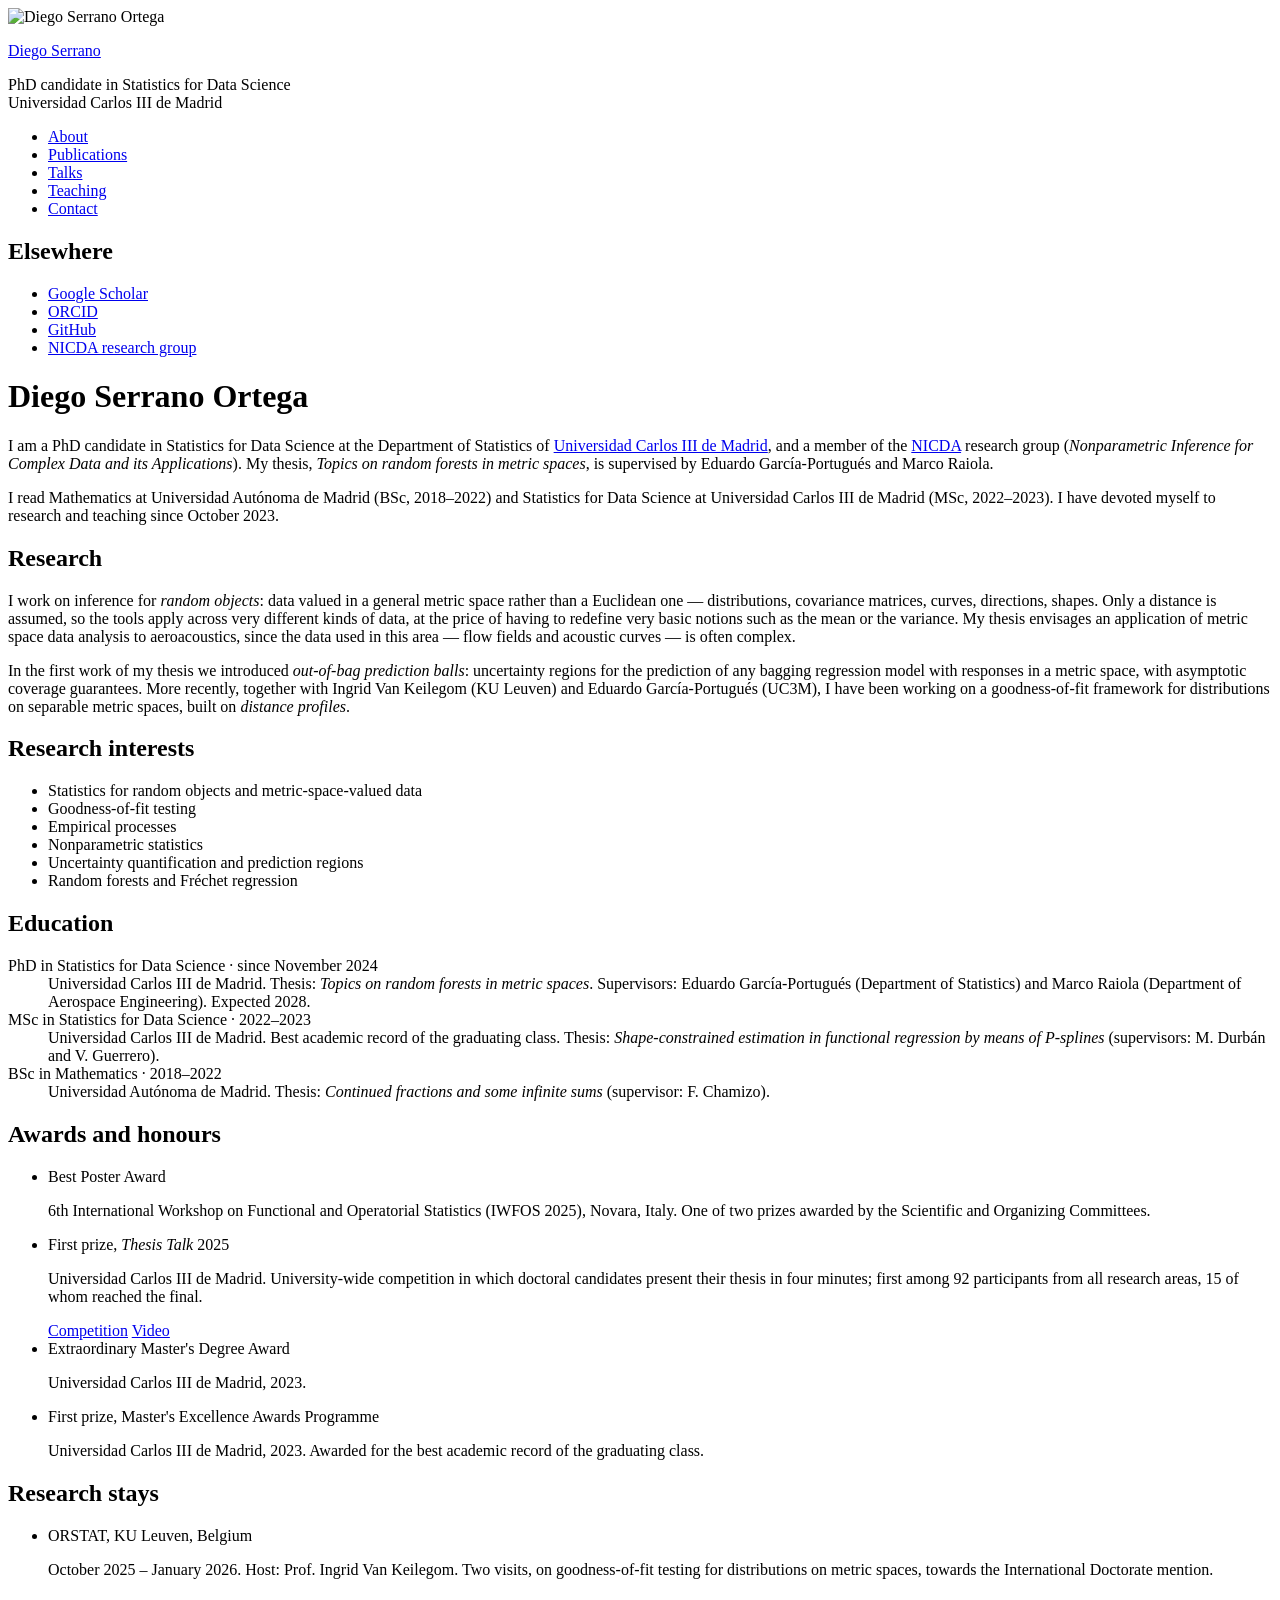
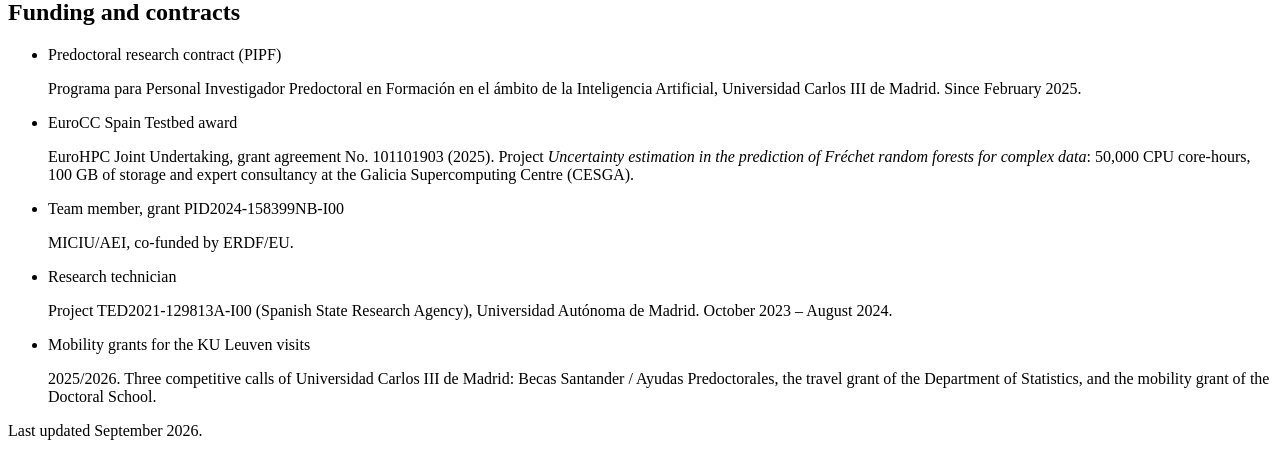
==== index.html @ ae27cebb "Personal academic website" ====
<!DOCTYPE html>
<html lang="en">
<head>
<meta charset="utf-8">
<meta name="viewport" content="width=device-width, initial-scale=1">
<title>Diego Serrano</title>
<meta name="description" content="Diego Serrano Ortega — PhD candidate in Statistics for Data Science at Universidad Carlos III de Madrid. Statistics for random objects and metric-space-valued data.">
<link rel="canonical" href="https://dieseor.github.io/">
<meta name="author" content="Diego Serrano Ortega">
<link rel="icon" href="data:image/svg+xml,<svg xmlns='http://www.w3.org/2000/svg' viewBox='0 0 64 64'><rect width='64' height='64' rx='14' fill='%23123a2d'/><text x='32' y='45' font-family='Georgia,serif' font-size='32' fill='%23e8f2ec' text-anchor='middle'>DS</text></svg>">
<meta property="og:type" content="website">
<meta property="og:site_name" content="Diego Serrano">
<meta property="og:title" content="Diego Serrano">
<meta property="og:description" content="Diego Serrano Ortega — PhD candidate in Statistics for Data Science at Universidad Carlos III de Madrid. Statistics for random objects and metric-space-valued data.">
<meta property="og:url" content="https://dieseor.github.io/">
<meta property="og:image" content="https://dieseor.github.io/assets/photo.jpg">
<meta name="twitter:card" content="summary">
<link rel="preconnect" href="https://fonts.googleapis.com">
<link rel="preconnect" href="https://fonts.gstatic.com" crossorigin>
<link rel="stylesheet" href="https://fonts.googleapis.com/css2?family=Newsreader:ital,opsz,wght@0,6..72,400;0,6..72,500;0,6..72,600;1,6..72,400&amp;family=Source+Sans+3:ital,wght@0,400;0,600;0,700;1,400&amp;display=swap">
<link rel="stylesheet" href="assets/style.css">
</head>
<body>
<div class="layout">

  <!-- ===== sidebar: identical on every page, keep the five copies in sync ===== -->
  <aside class="sidebar">
    <div class="identity">
      <img class="portrait" src="assets/photo.jpg" alt="Diego Serrano Ortega">
      <p class="name"><a href="index.html">Diego Serrano</a></p>
      <p class="role">PhD candidate in Statistics for Data Science<br>Universidad Carlos III de Madrid</p>
    </div>

    <nav class="site">
      <ul>
        <li><a href="index.html" aria-current="page">About</a></li>
        <li><a href="publications.html">Publications</a></li>
        <li><a href="talks.html">Talks</a></li>
        <li><a href="teaching.html">Teaching</a></li>
        <li><a href="contact.html">Contact</a></li>
      </ul>
    </nav>

    <div class="elsewhere">
      <h2>Elsewhere</h2>
      <ul>
        <li><a href="https://scholar.google.es/citations?user=RAmTOqsAAAAJ">Google Scholar</a></li>
        <li><a href="https://orcid.org/0009-0003-7356-1263">ORCID</a></li>
        <li><a href="https://github.com/dieseor">GitHub</a></li>
        <li><a href="https://nicda.uc3m.es/">NICDA research group</a></li>
      </ul>
    </div>
  </aside>
  <!-- =============================== end sidebar =============================== -->

  <main>
    <div class="content">
      <h1>Diego Serrano Ortega</h1>

      <p class="lead">I am a PhD candidate in Statistics for Data Science at the Department of
        Statistics of <a href="https://www.uc3m.es/">Universidad Carlos III de Madrid</a>, and a
        member of the <a href="https://nicda.uc3m.es/">NICDA</a> research group
        (<em>Nonparametric Inference for Complex Data and its Applications</em>). My thesis,
        <em>Topics on random forests in metric spaces</em>, is supervised by Eduardo
        García-Portugués and Marco Raiola.</p>

      <p>I read Mathematics at Universidad Autónoma de Madrid (BSc, 2018–2022) and Statistics
        for Data Science at Universidad Carlos III de Madrid (MSc, 2022–2023). I have devoted
        myself to research and teaching since October 2023.</p>

      <h2>Research</h2>

      <p>I work on inference for <em>random objects</em>: data valued in a general metric space
        rather than a Euclidean one — distributions, covariance matrices, curves, directions,
        shapes. Only a distance is assumed, so the tools apply across very different kinds of
        data, at the price of having to redefine very basic notions such as the mean or the
        variance. My thesis envisages an application of metric space data analysis to
        aeroacoustics, since the data used in this area — flow fields and acoustic curves — is
        often complex.</p>

      <p>In the first work of my thesis we introduced <em>out-of-bag prediction balls</em>:
        uncertainty regions for the prediction of any bagging regression model with responses
        in a metric space, with asymptotic coverage guarantees. More recently, together with
        Ingrid Van Keilegom (KU Leuven) and Eduardo García-Portugués (UC3M), I have been working
        on a
        goodness-of-fit framework for distributions on separable metric spaces, built on
        <em>distance profiles</em>.</p>

      <h2>Research interests</h2>
      <ul class="plain">
        <li>Statistics for random objects and metric-space-valued data</li>
        <li>Goodness-of-fit testing</li>
        <li>Empirical processes</li>
        <li>Nonparametric statistics</li>
        <li>Uncertainty quantification and prediction regions</li>
        <li>Random forests and Fréchet regression</li>
      </ul>

      <h2>Education</h2>
      <dl class="facts">
        <dt>PhD in Statistics for Data Science &middot; since November 2024</dt>
        <dd>Universidad Carlos III de Madrid. Thesis: <em>Topics on random forests in metric
          spaces</em>. Supervisors: Eduardo García-Portugués (Department of Statistics) and
          Marco Raiola (Department of Aerospace Engineering). Expected 2028.</dd>

        <dt>MSc in Statistics for Data Science &middot; 2022–2023</dt>
        <dd>Universidad Carlos III de Madrid. Best academic record of the graduating class.
          Thesis: <em>Shape-constrained estimation in functional regression by means of
          P-splines</em> (supervisors: M. Durbán and V. Guerrero).</dd>

        <dt>BSc in Mathematics &middot; 2018–2022</dt>
        <dd>Universidad Autónoma de Madrid. Thesis: <em>Continued fractions and some infinite
          sums</em> (supervisor: F. Chamizo).</dd>
      </dl>

      <h2>Awards and honours</h2>
      <ul class="entries">
        <li>
          <span class="entry-title">Best Poster Award</span>
          <p class="entry-meta">6th International Workshop on Functional and Operatorial
            Statistics (IWFOS 2025), Novara, Italy. One of two prizes awarded by the Scientific
            and Organizing Committees.</p>
        </li>
        <li>
          <span class="entry-title">First prize, <em>Thesis Talk</em> 2025</span>
          <p class="entry-meta">Universidad Carlos III de Madrid. University-wide competition in
            which doctoral candidates present their thesis in four minutes; first among 92
            participants from all research areas, 15 of whom reached the final.</p>
          <div class="links">
            <a href="https://www.uc3m.es/doctorado/thesis-talk-2025">Competition</a>
            <a href="https://youtu.be/S29_3frbJU8?t=4443">Video</a>
          </div>
        </li>
        <li>
          <span class="entry-title">Extraordinary Master's Degree Award</span>
          <p class="entry-meta">Universidad Carlos III de Madrid, 2023.</p>
        </li>
        <li>
          <span class="entry-title">First prize, Master's Excellence Awards Programme</span>
          <p class="entry-meta">Universidad Carlos III de Madrid, 2023. Awarded for the best
            academic record of the graduating class.</p>
        </li>
      </ul>

      <h2>Research stays</h2>
      <ul class="entries">
        <li>
          <span class="entry-title">ORSTAT, KU Leuven, Belgium</span>
          <p class="entry-meta">October 2025 – January 2026. Host: Prof. Ingrid Van Keilegom.
            Two visits, on goodness-of-fit testing for distributions on metric spaces, towards
            the International Doctorate mention.</p>
        </li>
      </ul>

      <h2>Funding and contracts</h2>
      <ul class="entries">
        <li>
          <span class="entry-title">Predoctoral research contract (PIPF)</span>
          <p class="entry-meta">Programa para Personal Investigador Predoctoral en Formación en
            el ámbito de la Inteligencia Artificial, Universidad Carlos III de Madrid. Since
            February 2025.</p>
        </li>
        <li>
          <span class="entry-title">EuroCC Spain Testbed award</span>
          <p class="entry-meta">EuroHPC Joint Undertaking, grant agreement No. 101101903 (2025).
            Project <em>Uncertainty estimation in the prediction of Fréchet random forests for
            complex data</em>: 50,000 CPU core-hours, 100 GB of storage and expert consultancy
            at the Galicia Supercomputing Centre (CESGA).</p>
        </li>
        <li>
          <span class="entry-title">Team member, grant PID2024-158399NB-I00</span>
          <p class="entry-meta">MICIU/AEI, co-funded by ERDF/EU.</p>
        </li>
        <li>
          <span class="entry-title">Research technician</span>
          <p class="entry-meta">Project TED2021-129813A-I00 (Spanish State Research Agency),
            Universidad Autónoma de Madrid. October 2023 – August 2024.</p>
        </li>
        <li>
          <span class="entry-title">Mobility grants for the KU Leuven visits</span>
          <p class="entry-meta">2025/2026. Three competitive calls of Universidad Carlos III de
            Madrid: Becas Santander / Ayudas Predoctorales, the travel grant of the Department
            of Statistics, and the mobility grant of the Doctoral School.</p>
        </li>
      </ul>

      <footer class="page">
        <p>Last updated September 2026.</p>
      <p class="visits"><img
        src="https://hits.sh/dieseor.github.io.svg?style=flat-square&amp;label=visits&amp;color=1c5a45&amp;labelColor=123a2d"
        alt="" loading="lazy"
        onerror="this.parentNode.remove()"></p>
      </footer>
    </div>
  </main>

</div>
</body>
</html>
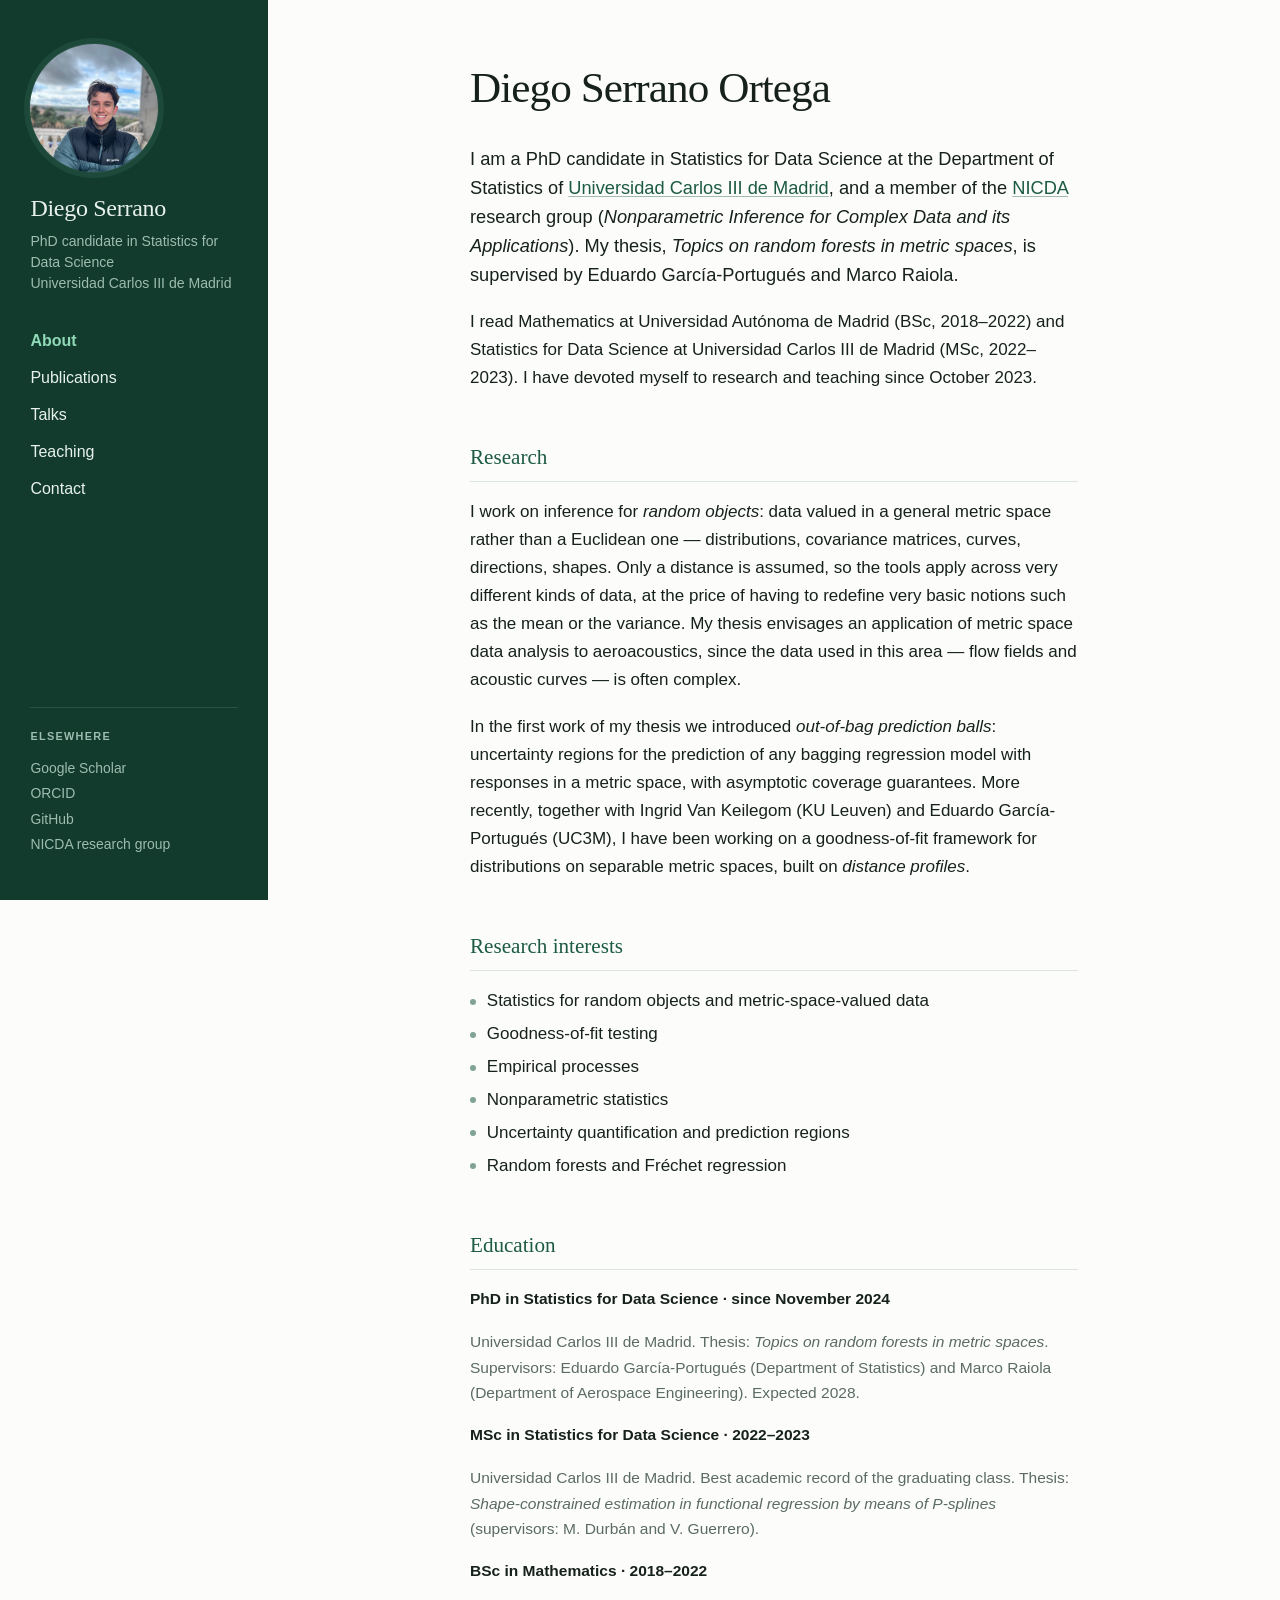
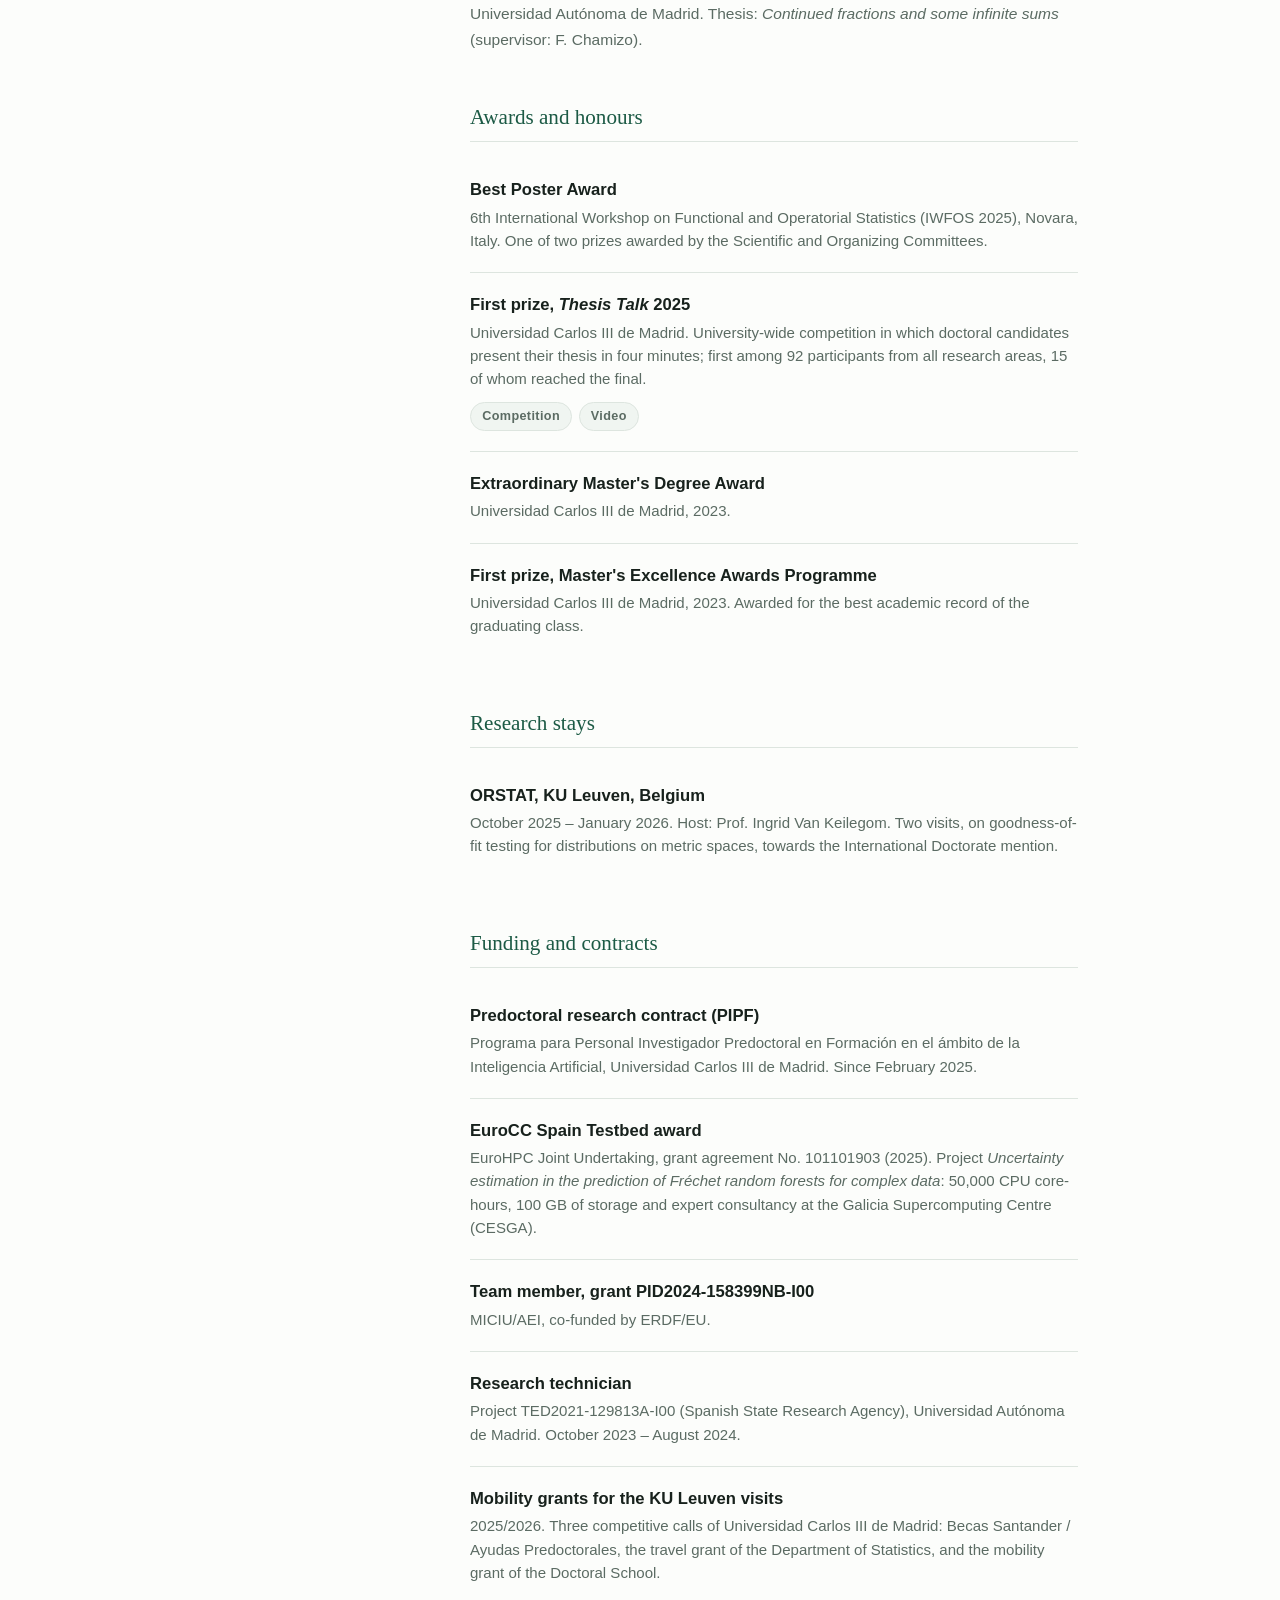
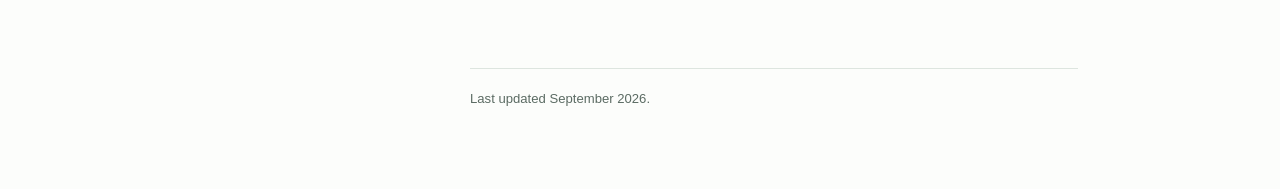
==== commit 153d95ff: "Count one visit per session instead of one per page view" ====
--- a/index.html
+++ b/index.html
@@ -186,14 +186,12 @@
 
       <footer class="page">
         <p>Last updated September 2026.</p>
-      <p class="visits"><img
-        src="https://hits.sh/dieseor.github.io.svg?style=flat-square&amp;label=visits&amp;color=1c5a45&amp;labelColor=123a2d"
-        alt="" loading="lazy"
-        onerror="this.parentNode.remove()"></p>
+      <p class="visits" hidden><span class="visit-count"></span> visits</p>
       </footer>
     </div>
   </main>
 
 </div>
+<script src="assets/visits.js"></script>
 </body>
 </html>
--- a/assets/style.css
+++ b/assets/style.css
@@ -0,0 +1,524 @@
+/* ------------------------------------------------------------------
+   Diego Serrano — personal academic site
+   One stylesheet, no build step. Palette and type live in :root.
+
+   Palette: pine green identity rail, green-biased neutrals.
+   Type:    Newsreader (display) + Source Sans 3 (body), from Google
+            Fonts, each with a real fallback stack.
+------------------------------------------------------------------ */
+
+:root {
+  /* surfaces and ink — neutrals biased green, not flat grey */
+  --bg:         #fcfdfb;
+  --surface:    #f0f5f1;
+  --ink:        #17211c;
+  --ink-soft:   #5b6b63;
+  --rule:       #dde5df;
+
+  /* green identity */
+  --green-deep: #123a2d;
+  --green:      #1c5a45;
+  --green-lift: #2f8a67;
+  --green-tint: #e2f0e8;
+
+  --accent:      var(--green);
+  --accent-tint: var(--green-tint);
+
+  /* the identity rail */
+  --rail:        var(--green-deep);
+  --rail-ink:    #e8f2ec;
+  --rail-soft:   #9dbdae;
+  --rail-rule:   #295044;
+  --rail-active: #8fd9b7;
+
+  --award: #b07c1f;
+
+  --display: "Newsreader", Georgia, "Times New Roman", serif;
+  --body: "Source Sans 3", -apple-system, BlinkMacSystemFont, "Segoe UI",
+    Roboto, Helvetica, Arial, sans-serif;
+
+  --rail-w: 268px;
+  --measure: 38rem;
+}
+
+@media (prefers-color-scheme: dark) {
+  :root:not([data-theme="light"]) {
+    --bg:         #0e1412;
+    --surface:    #16201b;
+    --ink:        #e7ede9;
+    --ink-soft:   #97a69e;
+    --rule:       #26322b;
+
+    --green-deep: #0b1a15;
+    --green:      #6fc79c;
+    --green-lift: #8fd9b7;
+    --green-tint: #17291f;
+
+    --rail:        #101b16;
+    --rail-ink:    #dfeae4;
+    --rail-soft:   #8aa295;
+    --rail-rule:   #223228;
+    --rail-active: #8fd9b7;
+
+    --award: #d8ab55;
+  }
+}
+
+:root[data-theme="dark"] {
+  --bg:         #0e1412;
+  --surface:    #16201b;
+  --ink:        #e7ede9;
+  --ink-soft:   #97a69e;
+  --rule:       #26322b;
+
+  --green-deep: #0b1a15;
+  --green:      #6fc79c;
+  --green-lift: #8fd9b7;
+  --green-tint: #17291f;
+
+  --rail:        #101b16;
+  --rail-ink:    #dfeae4;
+  --rail-soft:   #8aa295;
+  --rail-rule:   #223228;
+  --rail-active: #8fd9b7;
+
+  --award: #d8ab55;
+}
+
+* { box-sizing: border-box; }
+
+html { -webkit-text-size-adjust: 100%; }
+
+body {
+  margin: 0;
+  background: var(--bg);
+  color: var(--ink);
+  font-family: var(--body);
+  font-size: 17px;
+  line-height: 1.65;
+  -webkit-font-smoothing: antialiased;
+}
+
+:focus-visible {
+  outline: 2px solid var(--green-lift);
+  outline-offset: 3px;
+  border-radius: 2px;
+}
+
+/* ---------------------------------------------------------- layout */
+
+.layout {
+  display: flex;
+  min-height: 100vh;
+  align-items: flex-start;
+}
+
+main {
+  flex: 1 1 auto;
+  min-width: 0;
+  padding: 4rem 3rem 5rem;
+}
+
+.content {
+  max-width: var(--measure);
+  margin-inline: auto; /* keeps the column centred on wide monitors */
+}
+
+/* ----------------------------------------------- the identity rail */
+
+.sidebar {
+  width: var(--rail-w);
+  flex: 0 0 var(--rail-w);
+  position: sticky;
+  top: 0;
+  align-self: flex-start;
+  height: 100vh;
+  overflow-y: auto;
+  padding: 2.75rem 1.9rem;
+  background: var(--rail);
+  color: var(--rail-ink);
+  display: flex;
+  flex-direction: column;
+  gap: 1.9rem;
+}
+
+.identity { display: block; }
+
+.portrait {
+  display: block;
+  width: 128px;
+  height: 128px;
+  border-radius: 50%;
+  object-fit: cover;
+  background: var(--rail-rule);
+  box-shadow: 0 0 0 1px var(--rail-rule), 0 0 0 6px rgba(143, 217, 183, 0.09);
+  margin-bottom: 1.4rem;
+}
+
+.sidebar .name {
+  font-family: var(--display);
+  font-size: 1.5rem;
+  line-height: 1.2;
+  margin: 0 0 0.5rem;
+  font-weight: 500;
+  letter-spacing: -0.012em;
+  text-wrap: balance;
+}
+
+.sidebar .name a {
+  color: var(--rail-ink);
+  text-decoration: none;
+}
+
+.sidebar .name a:hover { color: var(--rail-active); }
+
+.sidebar .role {
+  margin: 0;
+  font-size: 0.88rem;
+  color: var(--rail-soft);
+  line-height: 1.5;
+}
+
+nav.site ul,
+.elsewhere ul {
+  list-style: none;
+  margin: 0;
+  padding: 0;
+  display: flex;
+  flex-direction: column;
+  gap: 0.15rem;
+}
+
+nav.site a {
+  display: block;
+  padding: 0.22rem 0;
+  color: var(--rail-ink);
+  text-decoration: none;
+  font-size: 1rem;
+  width: fit-content;
+  border-bottom: 1px solid transparent;
+}
+
+nav.site a:hover { border-bottom-color: var(--rail-active); }
+
+nav.site a[aria-current="page"] {
+  color: var(--rail-active);
+  font-weight: 600;
+}
+
+.elsewhere {
+  border-top: 1px solid var(--rail-rule);
+  padding-top: 1.25rem;
+  font-size: 0.87rem;
+  margin-top: auto;
+}
+
+.elsewhere h2 {
+  font-family: var(--body);
+  font-size: 0.68rem;
+  letter-spacing: 0.12em;
+  text-transform: uppercase;
+  color: var(--rail-soft);
+  margin: 0 0 0.7rem;
+  font-weight: 600;
+  border: none;
+  padding: 0;
+}
+
+.elsewhere a {
+  color: var(--rail-soft);
+  text-decoration: none;
+}
+
+.elsewhere a:hover {
+  color: var(--rail-active);
+  text-decoration: underline;
+  text-underline-offset: 3px;
+}
+
+/* ------------------------------------------------------------ text */
+
+h1 {
+  font-family: var(--display);
+  font-weight: 400;
+  font-size: 2.7rem;
+  line-height: 1.1;
+  letter-spacing: -0.022em;
+  margin: 0 0 2rem;
+  text-wrap: balance;
+}
+
+h2 {
+  font-family: var(--display);
+  font-weight: 500;
+  font-size: 1.32rem;
+  color: var(--green);
+  margin: 3rem 0 1rem;
+  padding-bottom: 0.4rem;
+  border-bottom: 1px solid var(--rule);
+  text-wrap: balance;
+}
+
+p { margin: 0 0 1.15rem; }
+
+a {
+  color: var(--green);
+  text-decoration-color: color-mix(in srgb, var(--green) 40%, transparent);
+  text-underline-offset: 2px;
+}
+
+a:hover { color: var(--green-lift); text-decoration-color: currentColor; }
+
+em { font-style: italic; }
+
+.lead {
+  font-size: 1.14rem;
+  line-height: 1.6;
+}
+
+.muted { color: var(--ink-soft); }
+
+ul.plain {
+  list-style: none;
+  padding: 0;
+  margin: 0 0 1.15rem;
+  display: flex;
+  flex-direction: column;
+  gap: 0.3rem;
+}
+
+ul.plain li {
+  padding-left: 1.05rem;
+  position: relative;
+}
+
+ul.plain li::before {
+  content: "";
+  position: absolute;
+  left: 0;
+  top: 0.68em;
+  width: 6px;
+  height: 6px;
+  border-radius: 50%;
+  background: var(--green);
+  opacity: 0.55;
+}
+
+/* --------------------------------------------------- entry listing */
+
+.entries {
+  list-style: none;
+  margin: 0;
+  padding: 0;
+  display: flex;
+  flex-direction: column;
+}
+
+.entries > li {
+  padding: 1.25rem 0;
+  border-bottom: 1px solid var(--rule);
+}
+
+.entries > li:last-child { border-bottom: none; }
+
+.entry-title {
+  display: block;
+  font-weight: 600;
+  font-size: 1.04rem;
+  line-height: 1.4;
+  margin-bottom: 0.25rem;
+  text-wrap: balance;
+}
+
+.entry-meta {
+  color: var(--ink-soft);
+  font-size: 0.94rem;
+  margin: 0 0 0.5rem;
+  line-height: 1.55;
+}
+
+.entries p:last-of-type { margin-bottom: 0; }
+
+/* Badges carry information — an award, an invitation — never decoration. */
+.badge {
+  display: inline-block;
+  font-family: var(--body);
+  font-size: 0.68rem;
+  font-weight: 700;
+  letter-spacing: 0.1em;
+  text-transform: uppercase;
+  padding: 0.12rem 0.5rem;
+  border-radius: 3px;
+  vertical-align: 0.14em;
+  margin-left: 0.45rem;
+  white-space: nowrap;
+}
+
+.badge-award {
+  color: var(--award);
+  border: 1px solid color-mix(in srgb, var(--award) 45%, transparent);
+  background: color-mix(in srgb, var(--award) 11%, transparent);
+}
+
+.badge-invited {
+  color: var(--green);
+  border: 1px solid color-mix(in srgb, var(--green) 45%, transparent);
+  background: var(--green-tint);
+}
+
+.links {
+  display: flex;
+  flex-wrap: wrap;
+  gap: 0.4rem;
+  margin-top: 0.7rem;
+}
+
+.links a {
+  font-size: 0.79rem;
+  font-weight: 600;
+  letter-spacing: 0.03em;
+  text-decoration: none;
+  padding: 0.2rem 0.7rem;
+  border: 1px solid var(--rule);
+  border-radius: 999px;
+  color: var(--ink-soft);
+  background: var(--surface);
+  transition: color 120ms ease, border-color 120ms ease, background 120ms ease;
+}
+
+.links a:hover {
+  color: var(--green);
+  border-color: color-mix(in srgb, var(--green) 50%, transparent);
+  background: var(--green-tint);
+}
+
+@media (prefers-reduced-motion: reduce) {
+  * { transition: none !important; animation: none !important; }
+}
+
+/* --------------------------------------------------- misc elements */
+
+.facts {
+  margin: 0 0 1.15rem;
+  display: flex;
+  flex-direction: column;
+  gap: 1rem;
+}
+
+.facts dt {
+  font-weight: 600;
+  font-size: 0.97rem;
+  color: var(--ink);
+}
+
+.facts dd {
+  margin: 0.1rem 0 0;
+  color: var(--ink-soft);
+  font-size: 0.97rem;
+}
+
+.facts dd a { color: var(--green); }
+
+.todo {
+  border-left: 3px solid var(--award);
+  background: color-mix(in srgb, var(--award) 9%, transparent);
+  padding: 0.8rem 1rem;
+  margin: 2rem 0 0;
+  font-size: 0.9rem;
+  color: var(--ink-soft);
+  border-radius: 0 3px 3px 0;
+}
+
+.todo strong { color: var(--ink); }
+
+code {
+  font-family: ui-monospace, SFMono-Regular, Menlo, Consolas, monospace;
+  font-size: 0.87em;
+  background: var(--surface);
+  padding: 0.1em 0.35em;
+  border-radius: 3px;
+}
+
+footer.page {
+  margin-top: 4rem;
+  padding-top: 1.15rem;
+  border-top: 1px solid var(--rule);
+  font-size: 0.82rem;
+  color: var(--ink-soft);
+}
+
+footer.page p { margin: 0; }
+
+/* Visit count. Deliberately quiet: it is for him, not for the reader. */
+.visits {
+  margin-top: 0.7rem !important;
+  line-height: 0;
+  opacity: 0.45;
+  transition: opacity 150ms ease;
+}
+
+.visits:hover { opacity: 1; }
+
+.visits img {
+  height: 18px;
+  width: auto;
+  border-radius: 3px;
+}
+
+/* ---------------------------------------------------- mobile shift */
+
+@media (max-width: 860px) {
+  body { font-size: 16px; }
+
+  .layout { display: block; }
+
+  .sidebar {
+    position: static;
+    width: auto;
+    height: auto;
+    flex: none;
+    padding: 1.9rem 1rem 1.4rem;
+    display: block;
+  }
+
+  .identity {
+    display: grid;
+    grid-template-columns: 78px 1fr;
+    gap: 0 1.1rem;
+    align-items: center;
+  }
+
+  .portrait {
+    width: 78px;
+    height: 78px;
+    margin-bottom: 0;
+    grid-row: span 2;
+  }
+
+  .sidebar .name { font-size: 1.24rem; margin-bottom: 0.2rem; }
+  .sidebar .role { font-size: 0.82rem; }
+
+  nav.site ul {
+    flex-direction: row;
+    flex-wrap: wrap;
+    gap: 0.1rem 1.2rem;
+    margin-top: 1.25rem;
+  }
+
+  .elsewhere {
+    margin-top: 1.2rem;
+    padding-top: 1rem;
+  }
+
+  .elsewhere ul {
+    flex-direction: row;
+    flex-wrap: wrap;
+    gap: 0.2rem 1.1rem;
+  }
+
+  main { padding: 2.25rem 1rem 3.5rem; }
+
+  h1 { font-size: 2rem; margin-bottom: 1.4rem; }
+  h2 { margin-top: 2.4rem; }
+  .lead { font-size: 1.06rem; }
+}
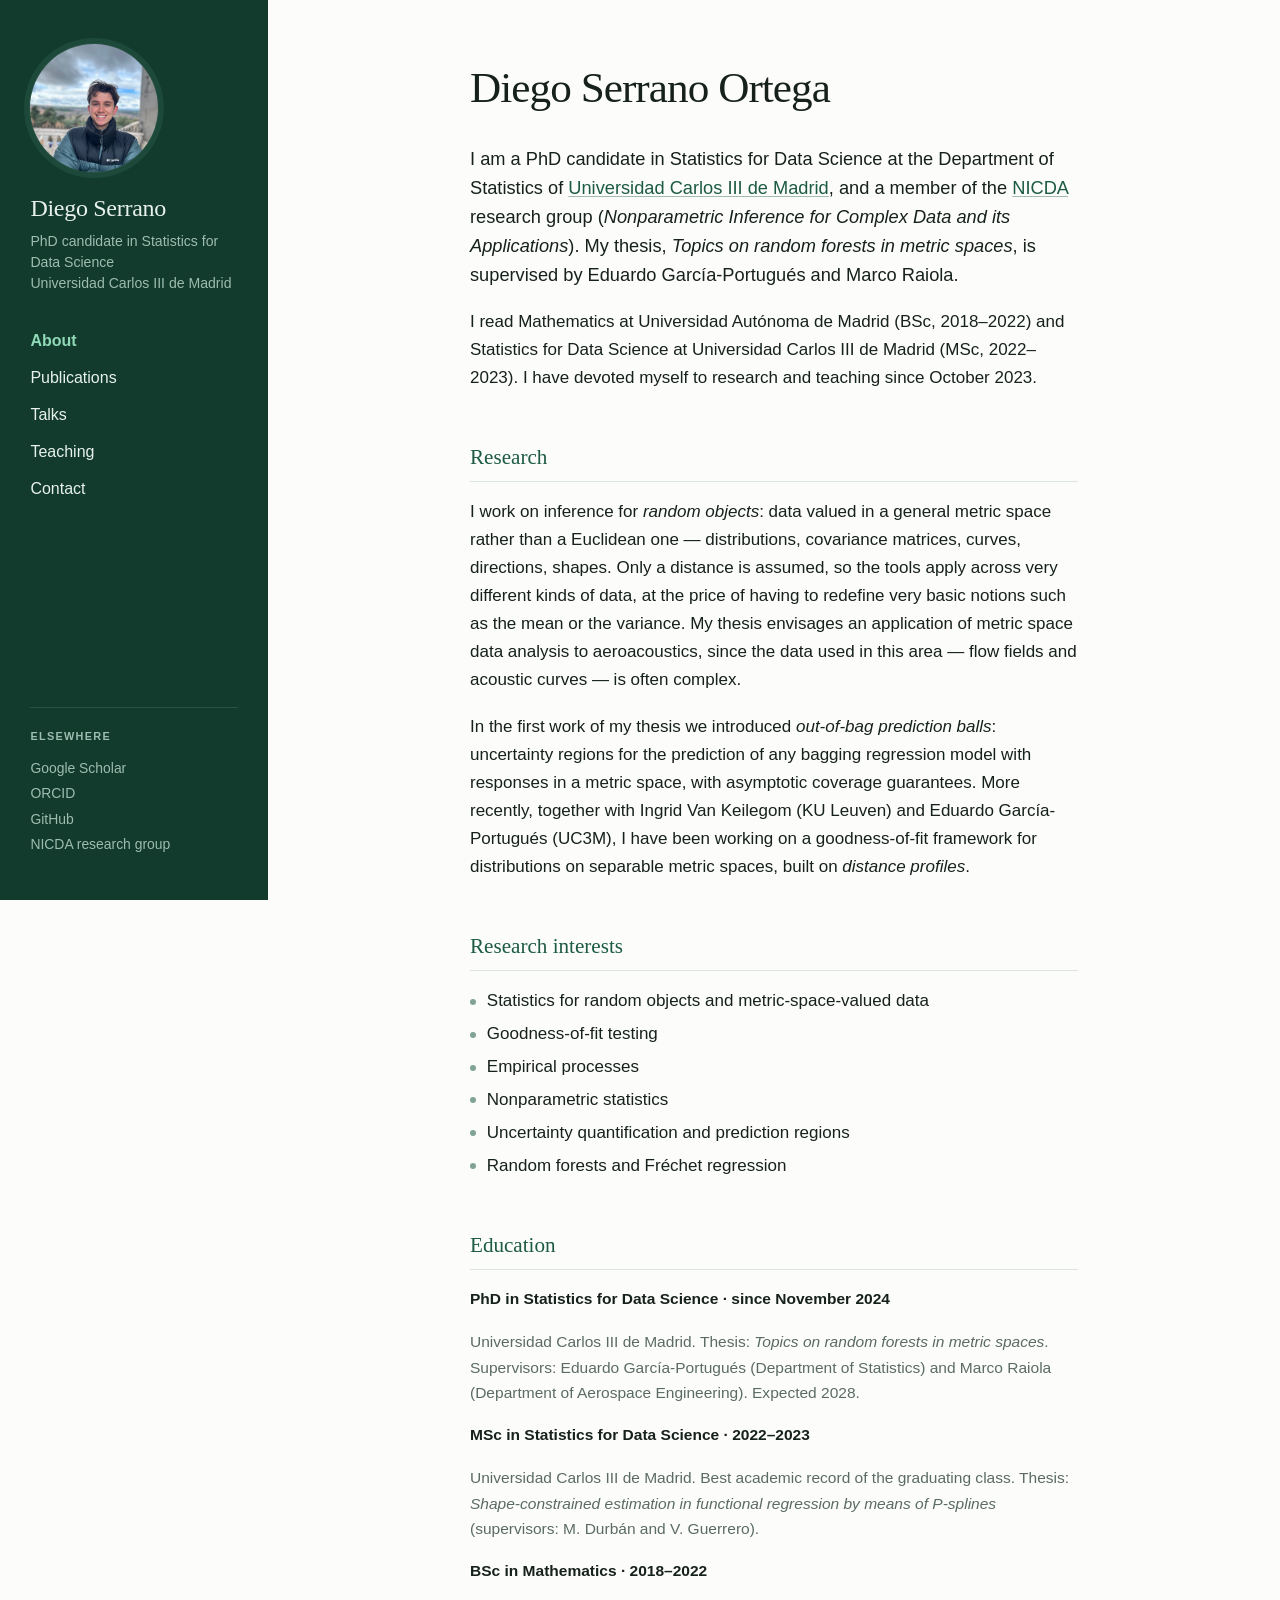
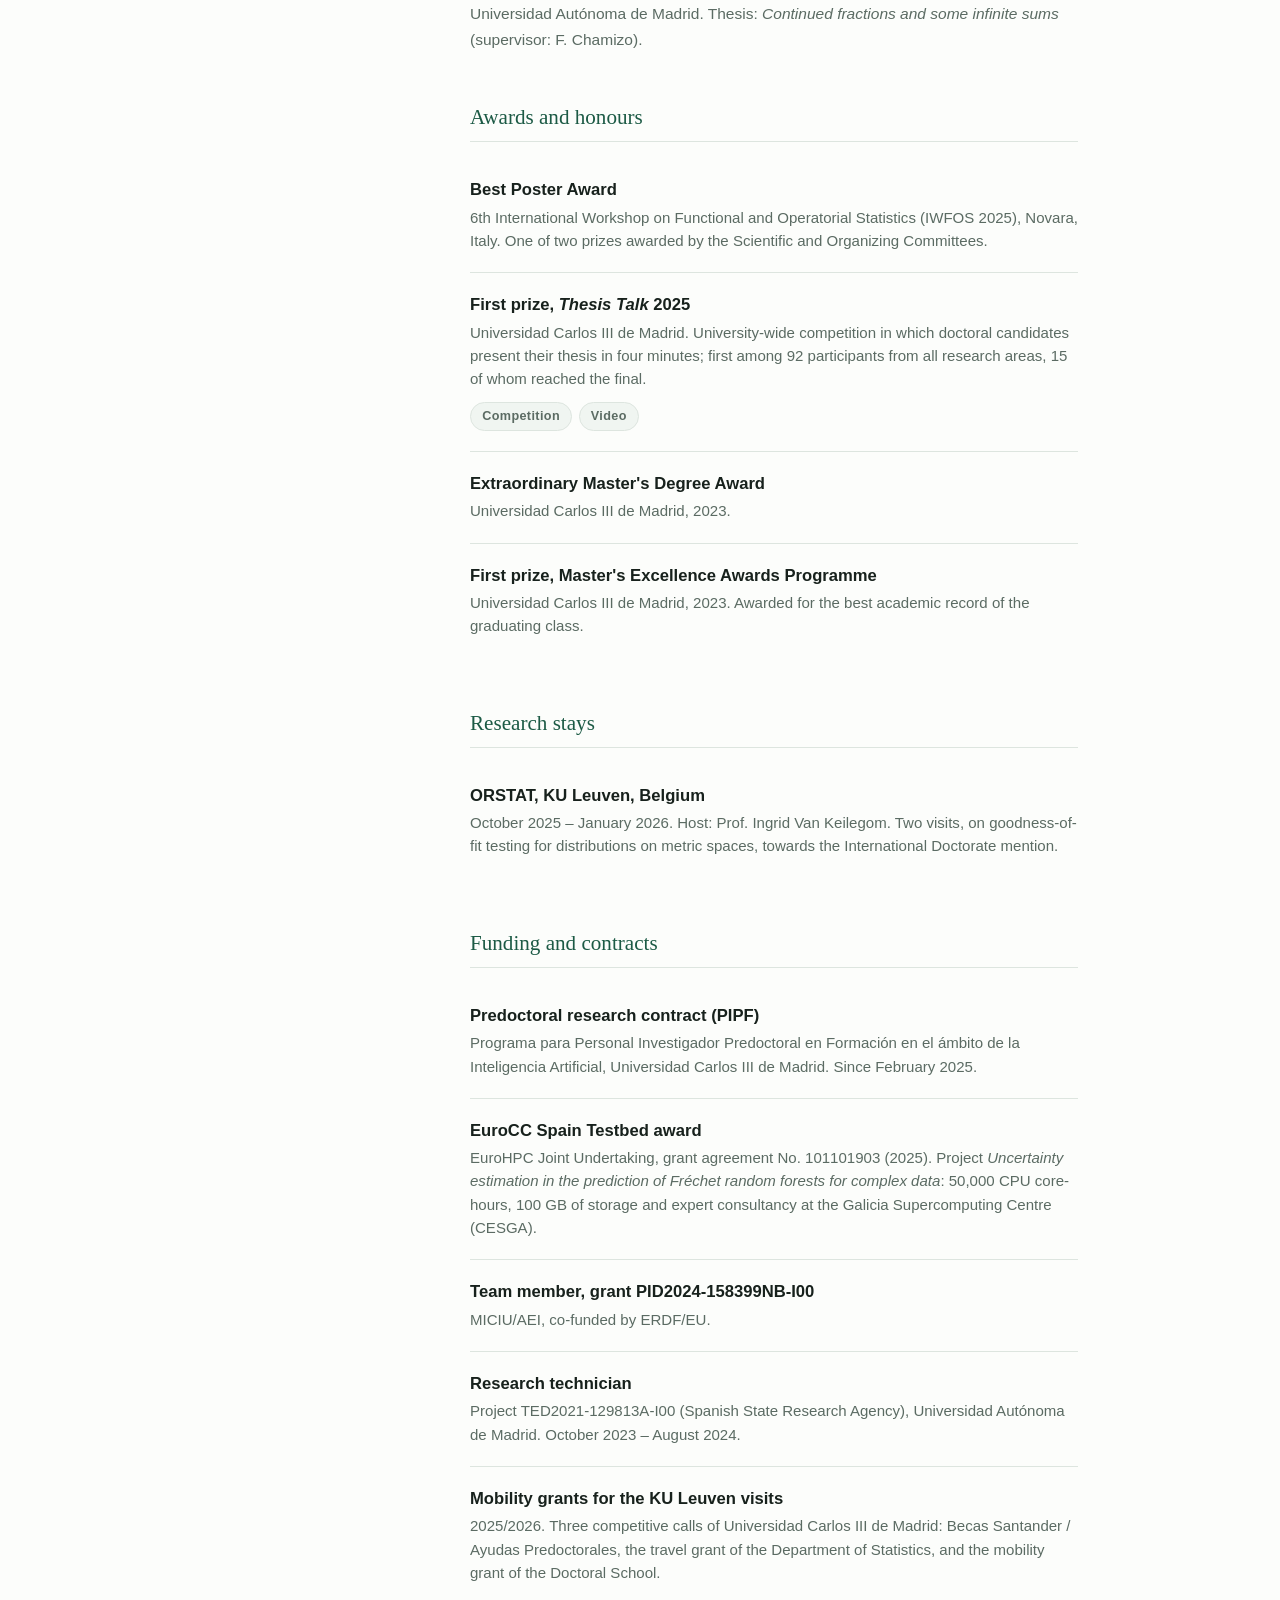
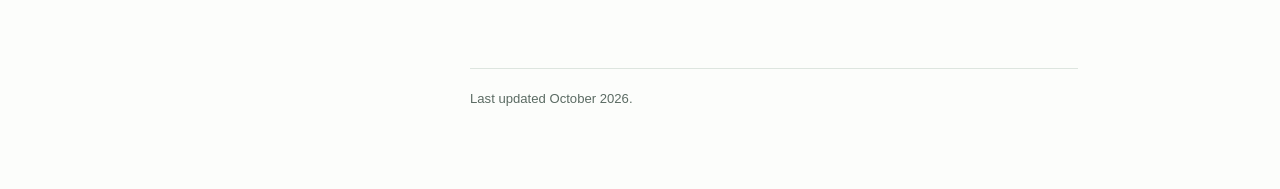
==== commit f16fbb5e: "Add the goodness-of-fit preprint (arXiv:2609.38158)" ====
--- a/index.html
+++ b/index.html
@@ -185,7 +185,7 @@
       </ul>
 
       <footer class="page">
-        <p>Last updated September 2026.</p>
+        <p>Last updated October 2026.</p>
       <p class="visits" hidden><span class="visit-count"></span> visits</p>
       </footer>
     </div>
--- a/assets/style.css
+++ b/assets/style.css
@@ -449,21 +449,19 @@
 
 footer.page p { margin: 0; }
 
-/* Visit count. Deliberately quiet: it is for him, not for the reader. */
+/* Visit count. Deliberately quiet: it is for him, not for the reader.
+   Counted once per browsing session, not once per page. */
 .visits {
-  margin-top: 0.7rem !important;
-  line-height: 0;
-  opacity: 0.45;
+  margin-top: 0.3rem !important;
+  font-size: 0.78rem;
+  color: var(--ink-soft);
+  opacity: 0.55;
   transition: opacity 150ms ease;
 }
 
 .visits:hover { opacity: 1; }
 
-.visits img {
-  height: 18px;
-  width: auto;
-  border-radius: 3px;
-}
+.visits[hidden] { display: none; }
 
 /* ---------------------------------------------------- mobile shift */
 
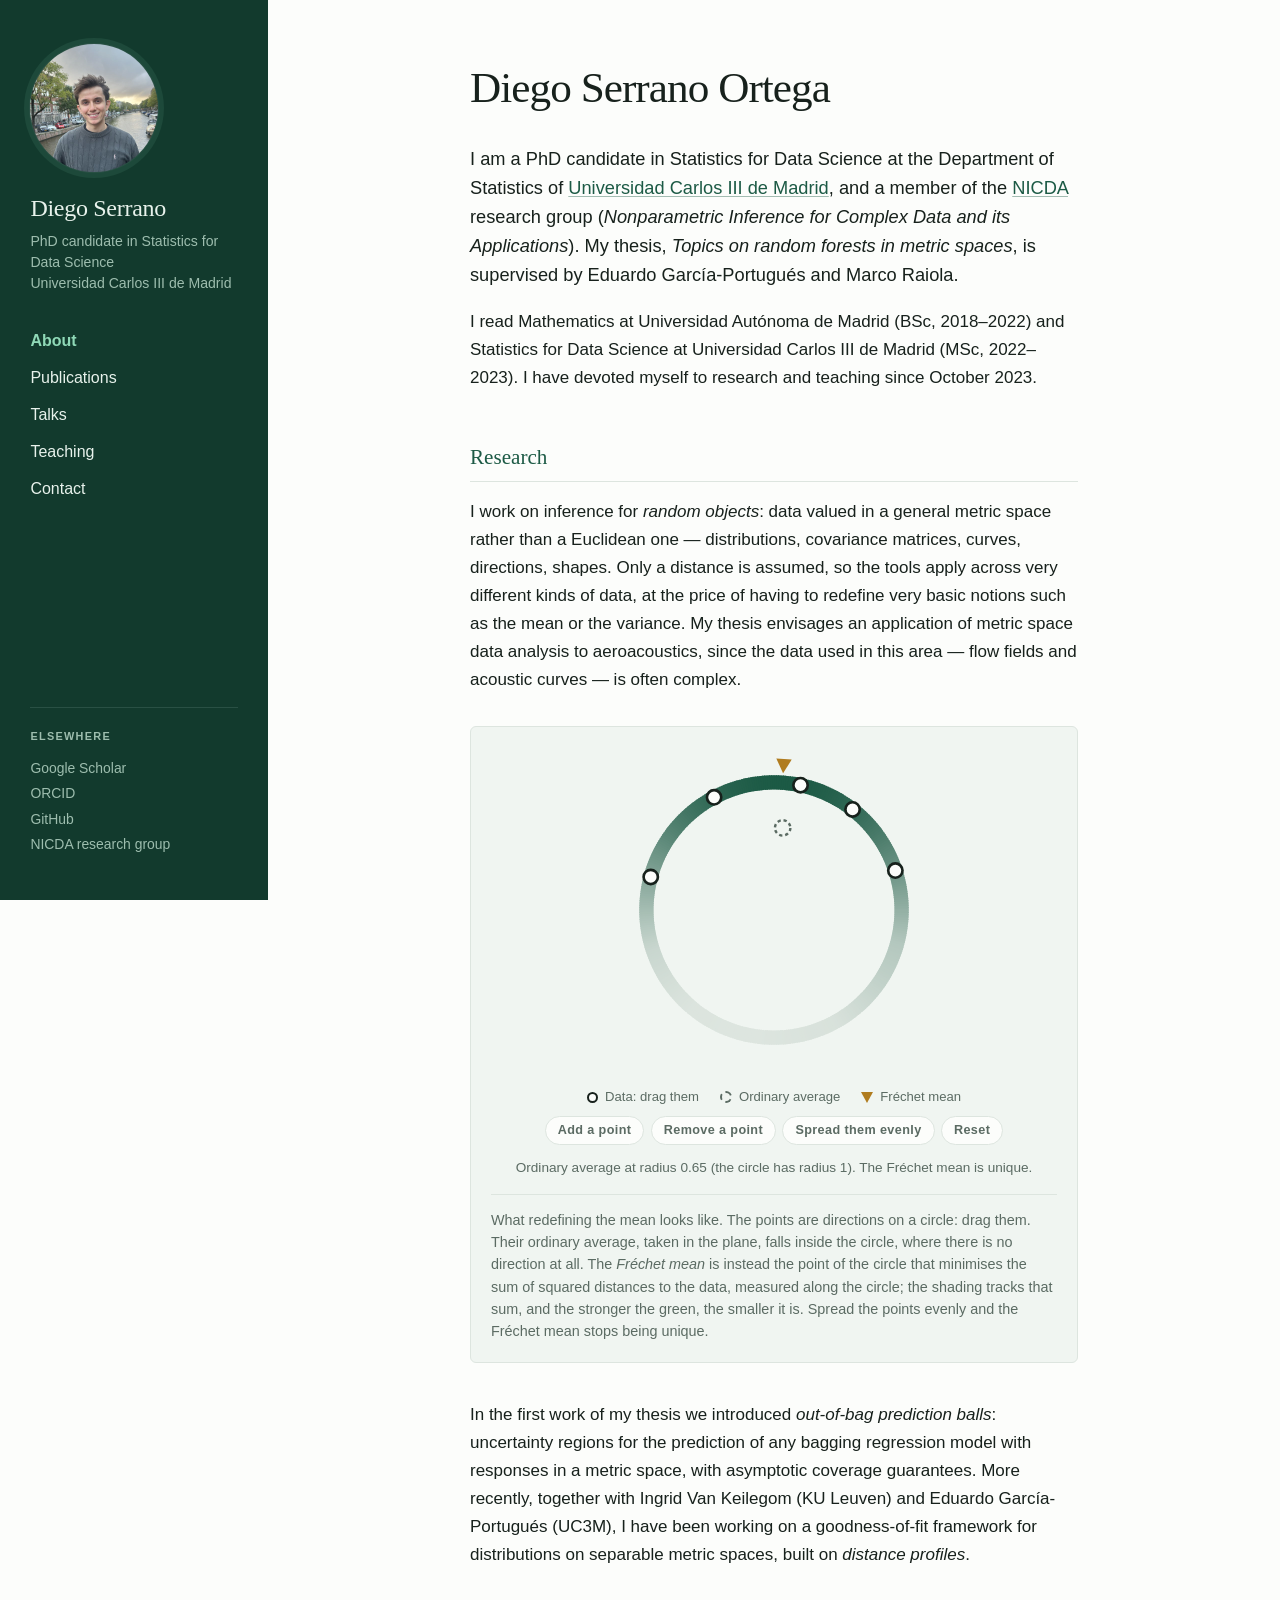
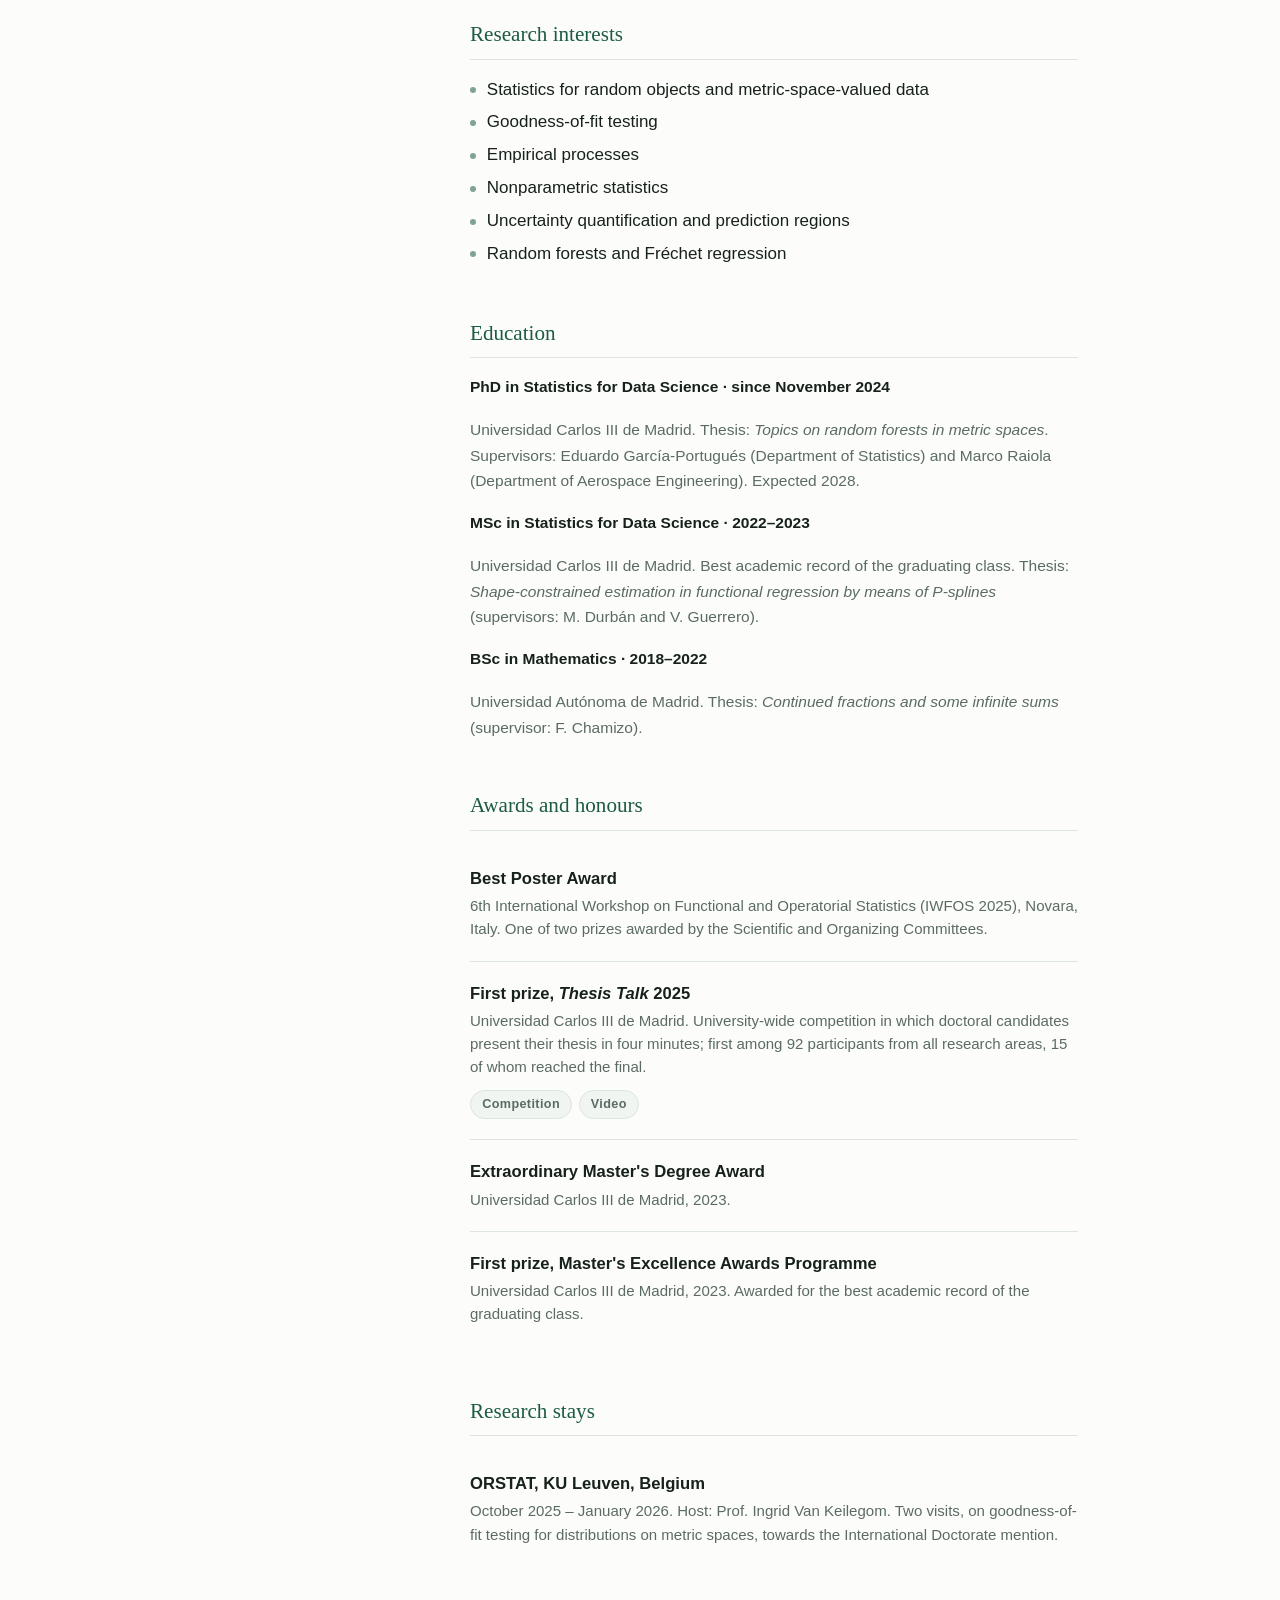
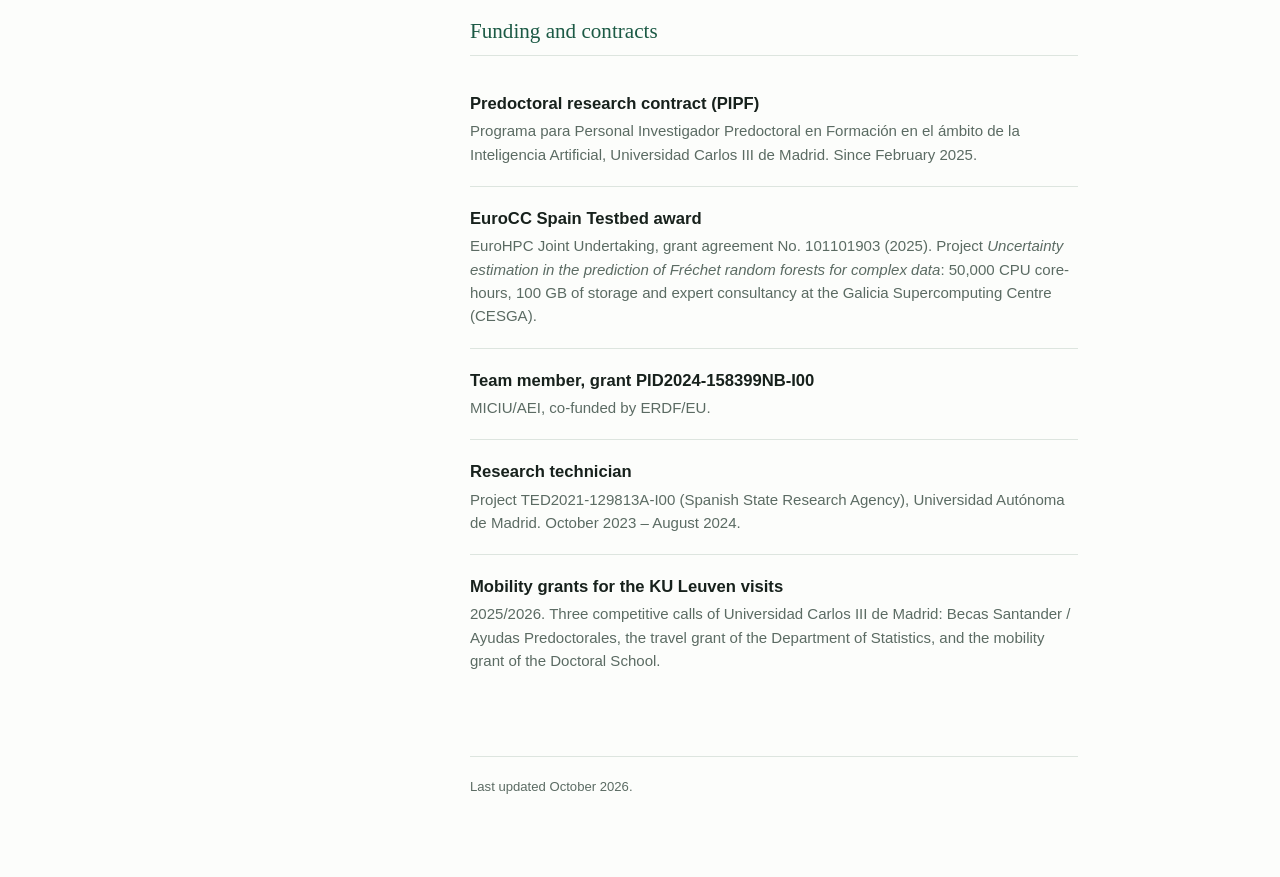
==== commit b5a13e2c: "Home page: interactive figure of the Fréchet mean on the circle" ====
--- a/index.html
+++ b/index.html
@@ -27,7 +27,7 @@
   <aside class="sidebar">
     <div class="identity">
       <img class="portrait" src="assets/photo.jpg" alt="Diego Serrano Ortega">
-      <p class="name"><a href="index.html">Diego Serrano</a></p>
+      <p class="name">Diego Serrano</p>
       <p class="role">PhD candidate in Statistics for Data Science<br>Universidad Carlos III de Madrid</p>
     </div>
 
@@ -77,6 +77,28 @@
         variance. My thesis envisages an application of metric space data analysis to
         aeroacoustics, since the data used in this area — flow fields and acoustic curves — is
         often complex.</p>
+
+      <figure class="demo demo-frechet" hidden>
+        <div class="demo-canvas"></div>
+        <ul class="demo-legend" aria-hidden="true">
+          <li><span class="lg lg-point"></span>Data: drag them</li>
+          <li><span class="lg lg-euclid"></span>Ordinary average</li>
+          <li><span class="lg lg-frechet"></span>Fréchet mean</li>
+        </ul>
+        <div class="demo-controls">
+          <button type="button" data-action="add">Add a point</button>
+          <button type="button" data-action="remove">Remove a point</button>
+          <button type="button" data-action="spread">Spread them evenly</button>
+          <button type="button" data-action="reset">Reset</button>
+        </div>
+        <p class="demo-readout"></p>
+        <figcaption>What redefining the mean looks like. The points are directions on a circle:
+          drag them. Their ordinary average, taken in the plane, falls inside the circle, where
+          there is no direction at all. The <em>Fréchet mean</em> is instead the point of the
+          circle that minimises the sum of squared distances to the data, measured along the
+          circle; the shading tracks that sum, and the stronger the green, the smaller it is.
+          Spread the points evenly and the Fréchet mean stops being unique.</figcaption>
+      </figure>
 
       <p>In the first work of my thesis we introduced <em>out-of-bag prediction balls</em>:
         uncertainty regions for the prediction of any bagging regression model with responses
@@ -193,5 +215,6 @@
 
 </div>
 <script src="assets/visits.js"></script>
+<script src="assets/frechet.js"></script>
 </body>
 </html>
--- a/assets/style.css
+++ b/assets/style.css
@@ -463,6 +463,116 @@
 
 .visits[hidden] { display: none; }
 
+/* ----------------------------------- interactive figure (home page)
+   The Fréchet mean on the circle. Drawn by assets/frechet.js; the
+   figure stays hidden until the script has built it. */
+
+.demo {
+  margin: 2rem 0 2.4rem;
+  padding: 1.1rem 1.25rem 1.2rem;
+  background: var(--surface);
+  border: 1px solid var(--rule);
+  border-radius: 6px;
+}
+
+.demo[hidden] { display: none; }
+
+.demo-canvas svg {
+  display: block;
+  width: 100%;
+  max-width: 330px;
+  height: auto;
+  margin: 0 auto;
+  overflow: visible;
+  touch-action: none;
+  -webkit-user-select: none;
+  user-select: none;
+}
+
+.fm-pt { cursor: grab; outline: none; }
+.fm-pt.is-dragging { cursor: grabbing; }
+.fm-hit { fill: transparent; }
+.fm-dot { fill: var(--bg); stroke: var(--ink); stroke-width: 2.4; }
+.fm-pt:focus-visible .fm-dot { stroke: var(--green-lift); stroke-width: 4; }
+
+.fm-euclid {
+  fill: none;
+  stroke: var(--ink-soft);
+  stroke-width: 2.2;
+  stroke-dasharray: 3 2.6;
+}
+
+.fm-frechet { fill: var(--award); }
+
+.demo-legend {
+  list-style: none;
+  margin: 0.7rem 0 0;
+  padding: 0;
+  display: flex;
+  flex-wrap: wrap;
+  justify-content: center;
+  gap: 0.25rem 1.3rem;
+  font-size: 0.82rem;
+  color: var(--ink-soft);
+}
+
+.demo-legend li { display: flex; align-items: center; gap: 0.45rem; }
+
+.lg { display: inline-block; flex: none; }
+.lg-point { width: 11px; height: 11px; border-radius: 50%; border: 2px solid var(--ink); background: var(--bg); }
+.lg-euclid { width: 12px; height: 12px; border-radius: 50%; border: 2px dashed var(--ink-soft); }
+.lg-frechet {
+  width: 0; height: 0;
+  border-left: 6px solid transparent;
+  border-right: 6px solid transparent;
+  border-top: 11px solid var(--award);
+}
+
+.demo-controls {
+  display: flex;
+  flex-wrap: wrap;
+  justify-content: center;
+  gap: 0.4rem;
+  margin-top: 0.5rem;
+}
+
+.demo-controls button {
+  font: inherit;
+  font-size: 0.79rem;
+  font-weight: 600;
+  letter-spacing: 0.03em;
+  padding: 0.2rem 0.75rem;
+  border: 1px solid var(--rule);
+  border-radius: 999px;
+  color: var(--ink-soft);
+  background: var(--bg);
+  cursor: pointer;
+  transition: color 120ms ease, border-color 120ms ease, background 120ms ease;
+}
+
+.demo-controls button:hover {
+  color: var(--green);
+  border-color: color-mix(in srgb, var(--green) 50%, transparent);
+  background: var(--green-tint);
+}
+
+.demo-readout {
+  text-align: center;
+  font-size: 0.85rem;
+  color: var(--ink-soft);
+  margin: 0.75rem 0 0.9rem;
+  min-height: 1.4em;
+  font-variant-numeric: tabular-nums;
+}
+
+.demo figcaption {
+  font-size: 0.9rem;
+  line-height: 1.55;
+  color: var(--ink-soft);
+  border-top: 1px solid var(--rule);
+  padding-top: 0.85rem;
+}
+
 /* ---------------------------------------------------- mobile shift */
 
 @media (max-width: 860px) {
@@ -519,4 +629,5 @@
   h1 { font-size: 2rem; margin-bottom: 1.4rem; }
   h2 { margin-top: 2.4rem; }
   .lead { font-size: 1.06rem; }
-}
+  .demo { padding: 0.9rem 0.75rem 1rem; }
+}
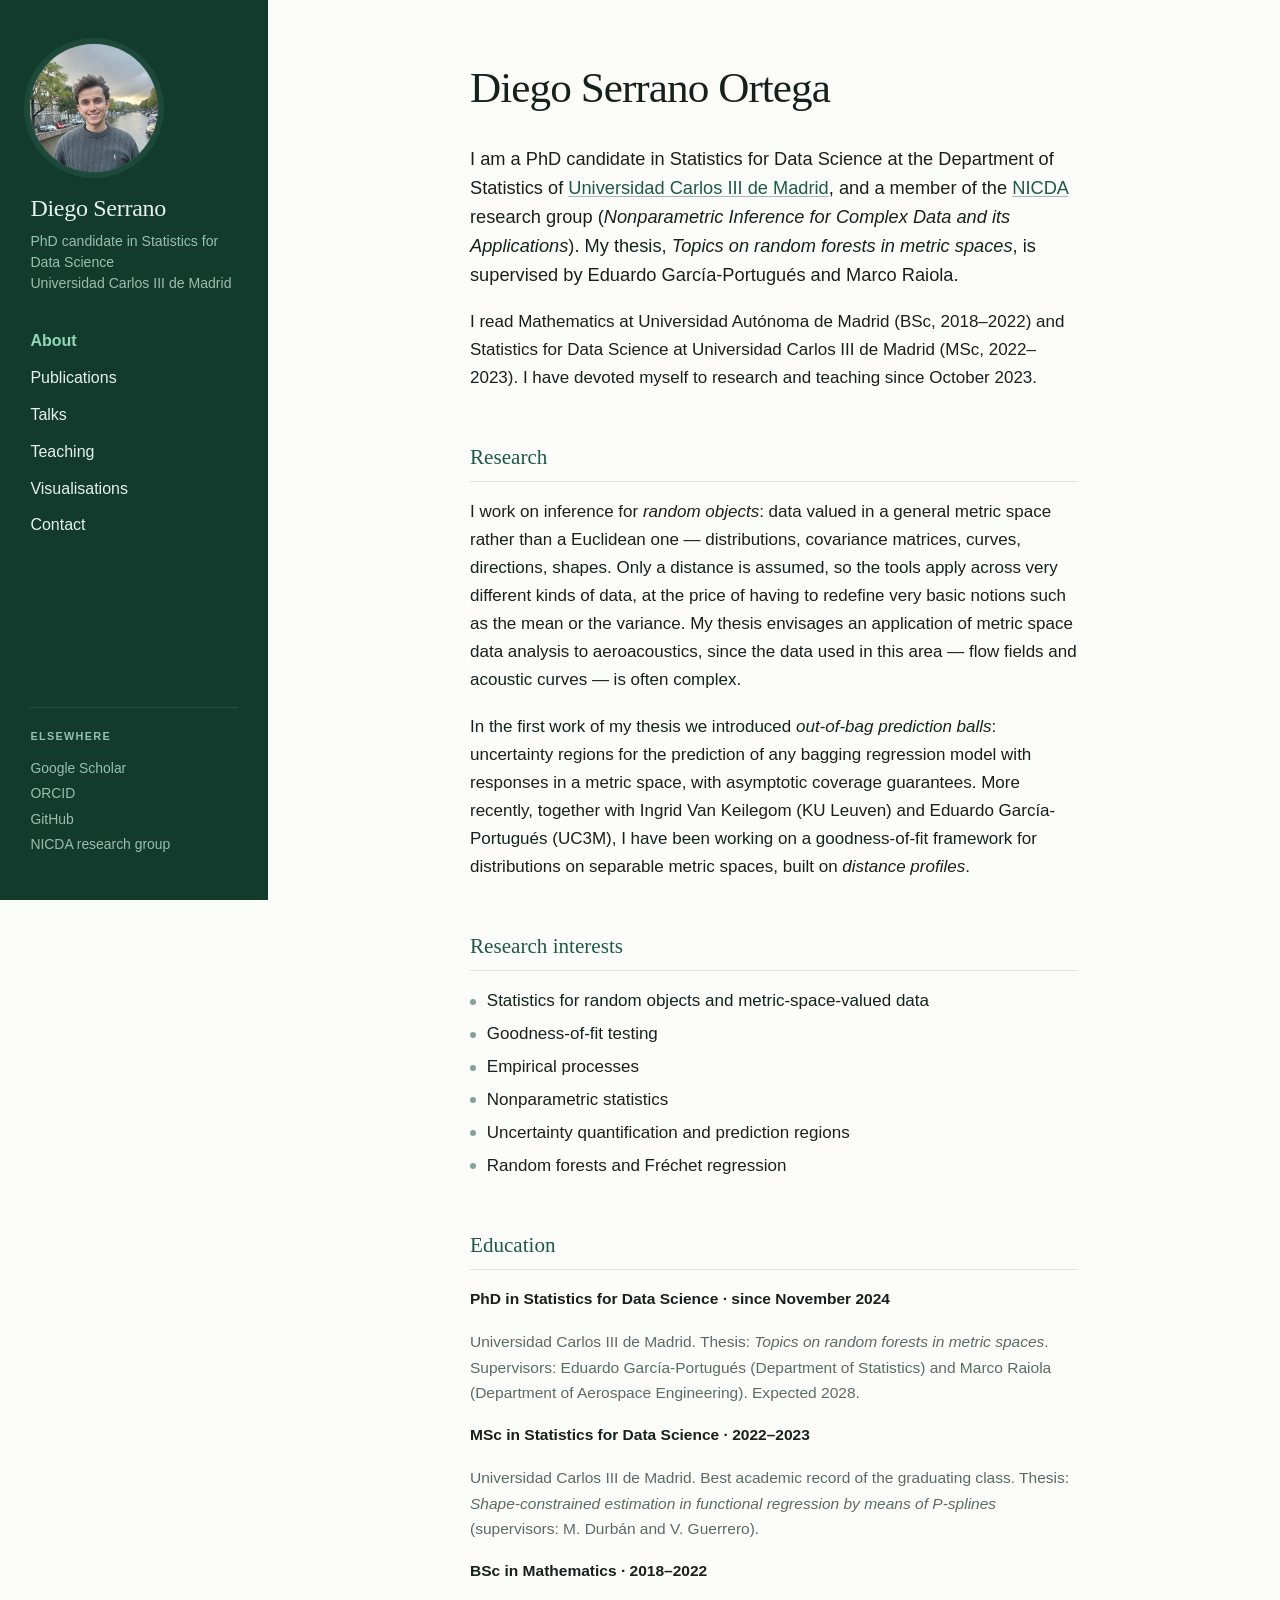
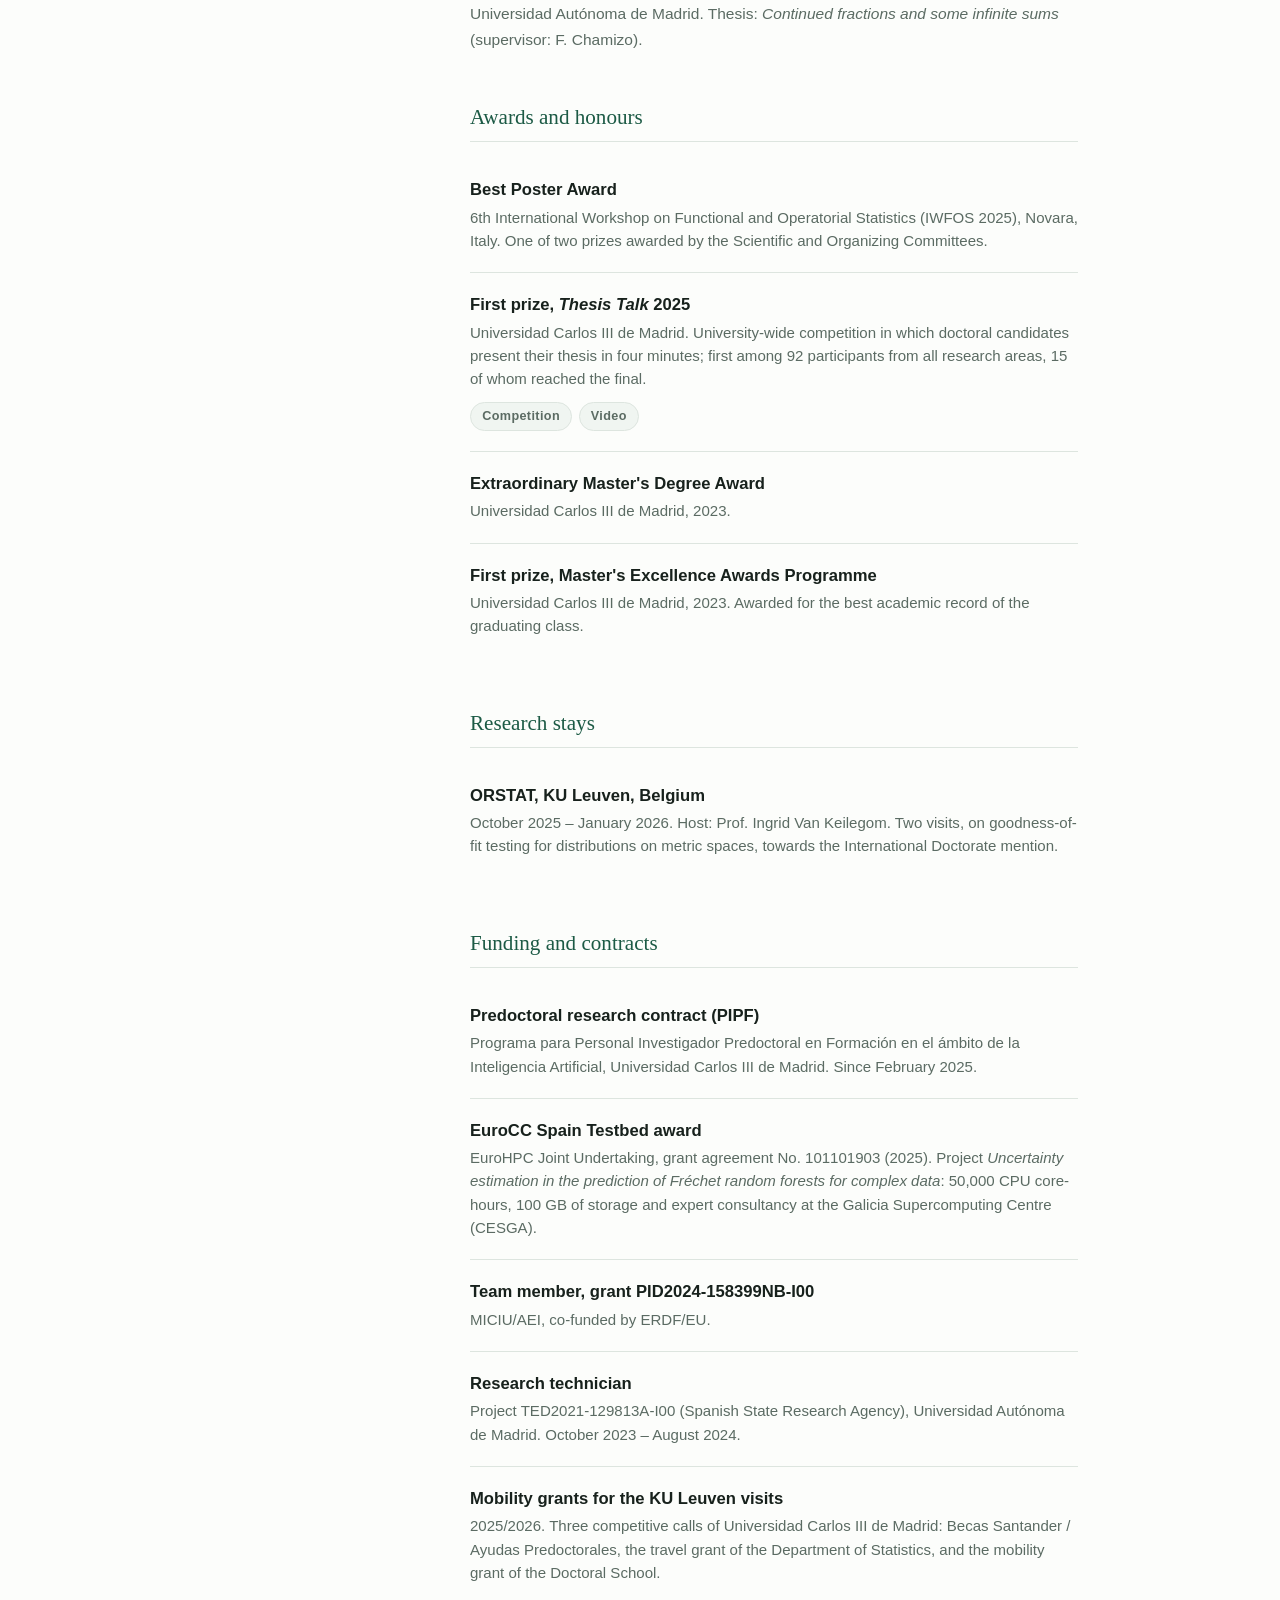
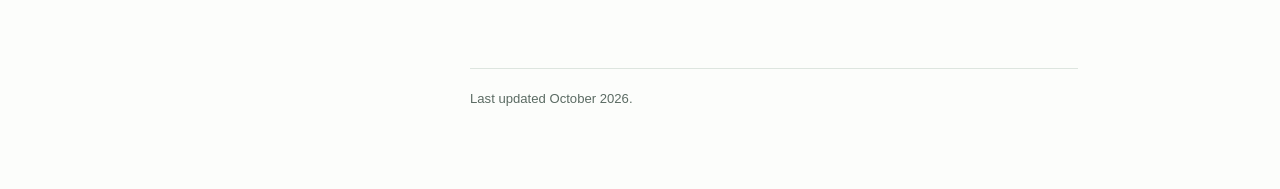
==== commit 57b21cbb: "Move the Fréchet mean figure to a new Visualisations page" ====
--- a/index.html
+++ b/index.html
@@ -37,6 +37,7 @@
         <li><a href="publications.html">Publications</a></li>
         <li><a href="talks.html">Talks</a></li>
         <li><a href="teaching.html">Teaching</a></li>
+        <li><a href="visualisations.html">Visualisations</a></li>
         <li><a href="contact.html">Contact</a></li>
       </ul>
     </nav>
@@ -77,28 +78,6 @@
         variance. My thesis envisages an application of metric space data analysis to
         aeroacoustics, since the data used in this area — flow fields and acoustic curves — is
         often complex.</p>
-
-      <figure class="demo demo-frechet" hidden>
-        <div class="demo-canvas"></div>
-        <ul class="demo-legend" aria-hidden="true">
-          <li><span class="lg lg-point"></span>Data: drag them</li>
-          <li><span class="lg lg-euclid"></span>Ordinary average</li>
-          <li><span class="lg lg-frechet"></span>Fréchet mean</li>
-        </ul>
-        <div class="demo-controls">
-          <button type="button" data-action="add">Add a point</button>
-          <button type="button" data-action="remove">Remove a point</button>
-          <button type="button" data-action="spread">Spread them evenly</button>
-          <button type="button" data-action="reset">Reset</button>
-        </div>
-        <p class="demo-readout"></p>
-        <figcaption>What redefining the mean looks like. The points are directions on a circle:
-          drag them. Their ordinary average, taken in the plane, falls inside the circle, where
-          there is no direction at all. The <em>Fréchet mean</em> is instead the point of the
-          circle that minimises the sum of squared distances to the data, measured along the
-          circle; the shading tracks that sum, and the stronger the green, the smaller it is.
-          Spread the points evenly and the Fréchet mean stops being unique.</figcaption>
-      </figure>
 
       <p>In the first work of my thesis we introduced <em>out-of-bag prediction balls</em>:
         uncertainty regions for the prediction of any bagging regression model with responses
@@ -215,6 +194,5 @@
 
 </div>
 <script src="assets/visits.js"></script>
-<script src="assets/frechet.js"></script>
 </body>
 </html>
--- a/assets/style.css
+++ b/assets/style.css
@@ -463,7 +463,7 @@
 
 .visits[hidden] { display: none; }
 
-/* ----------------------------------- interactive figure (home page)
+/* ------------------------- interactive figure (Visualisations page)
    The Fréchet mean on the circle. Drawn by assets/frechet.js; the
    figure stays hidden until the script has built it. */
 
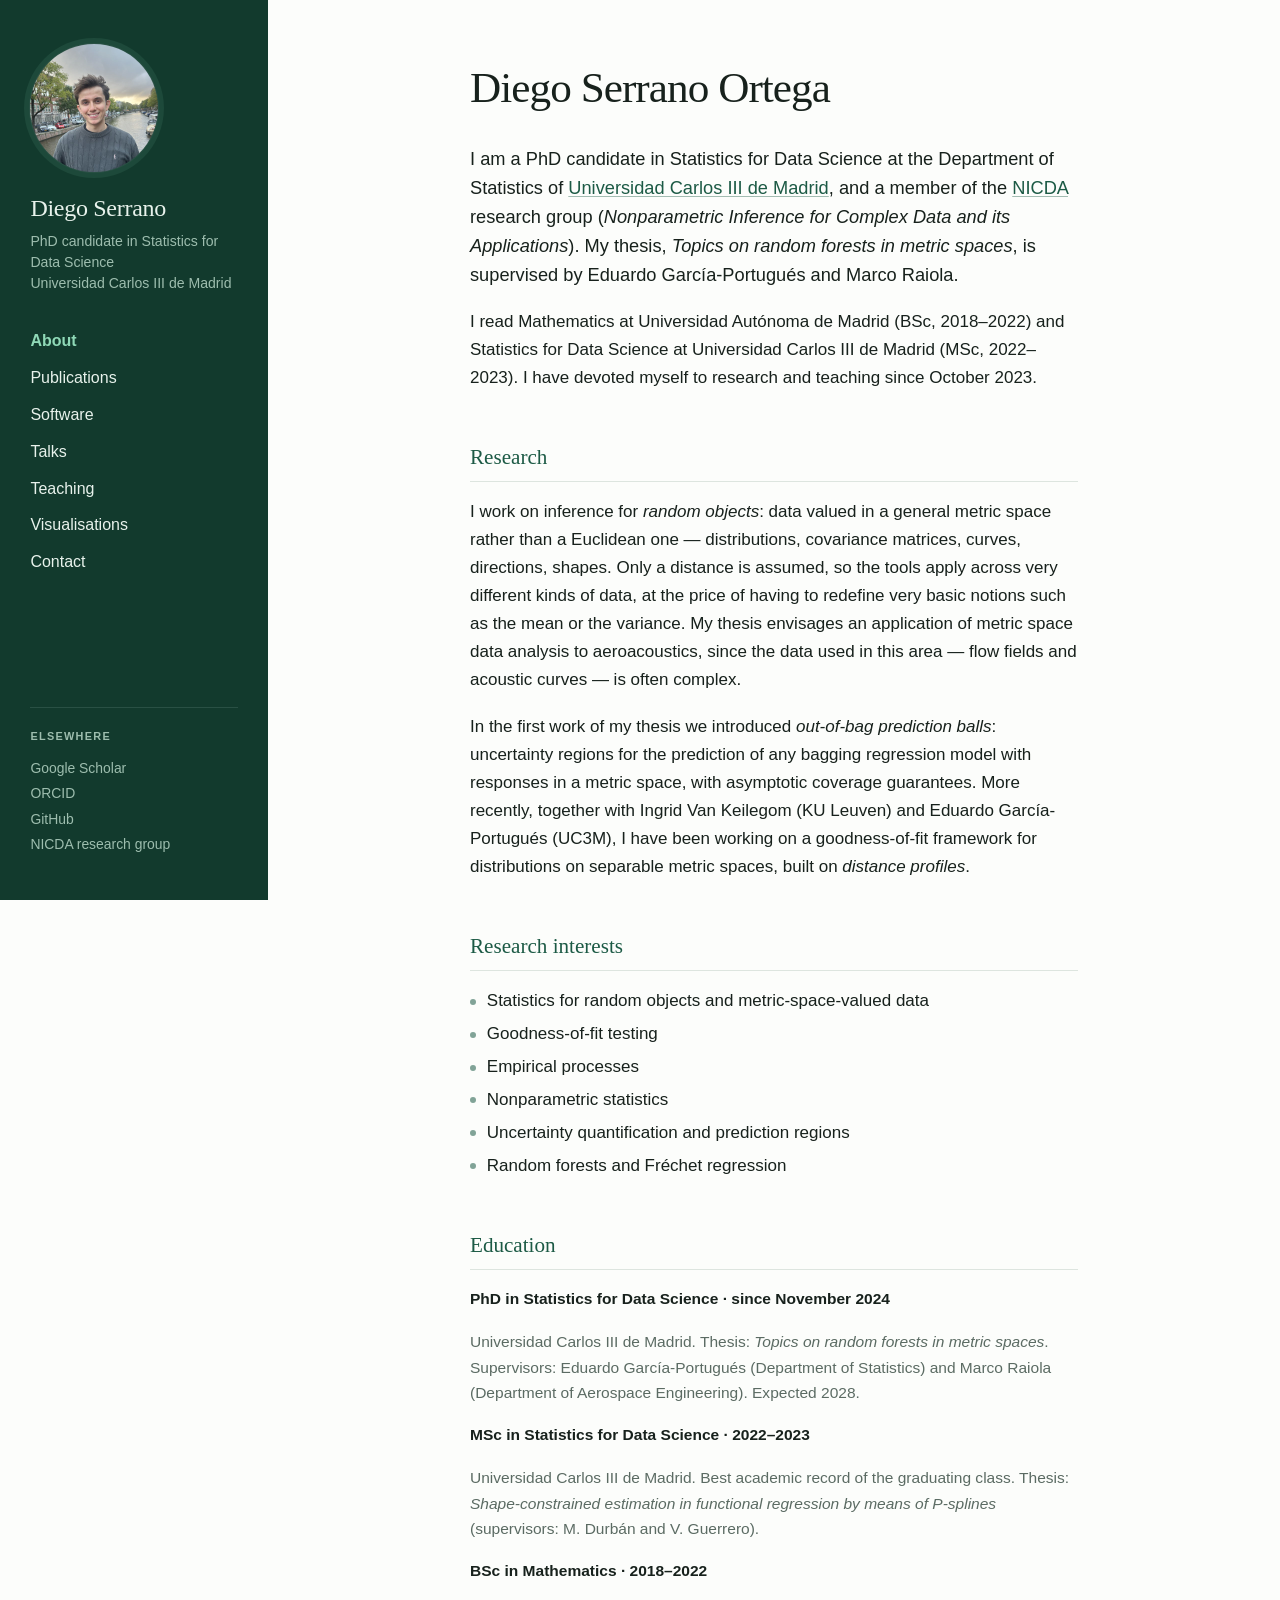
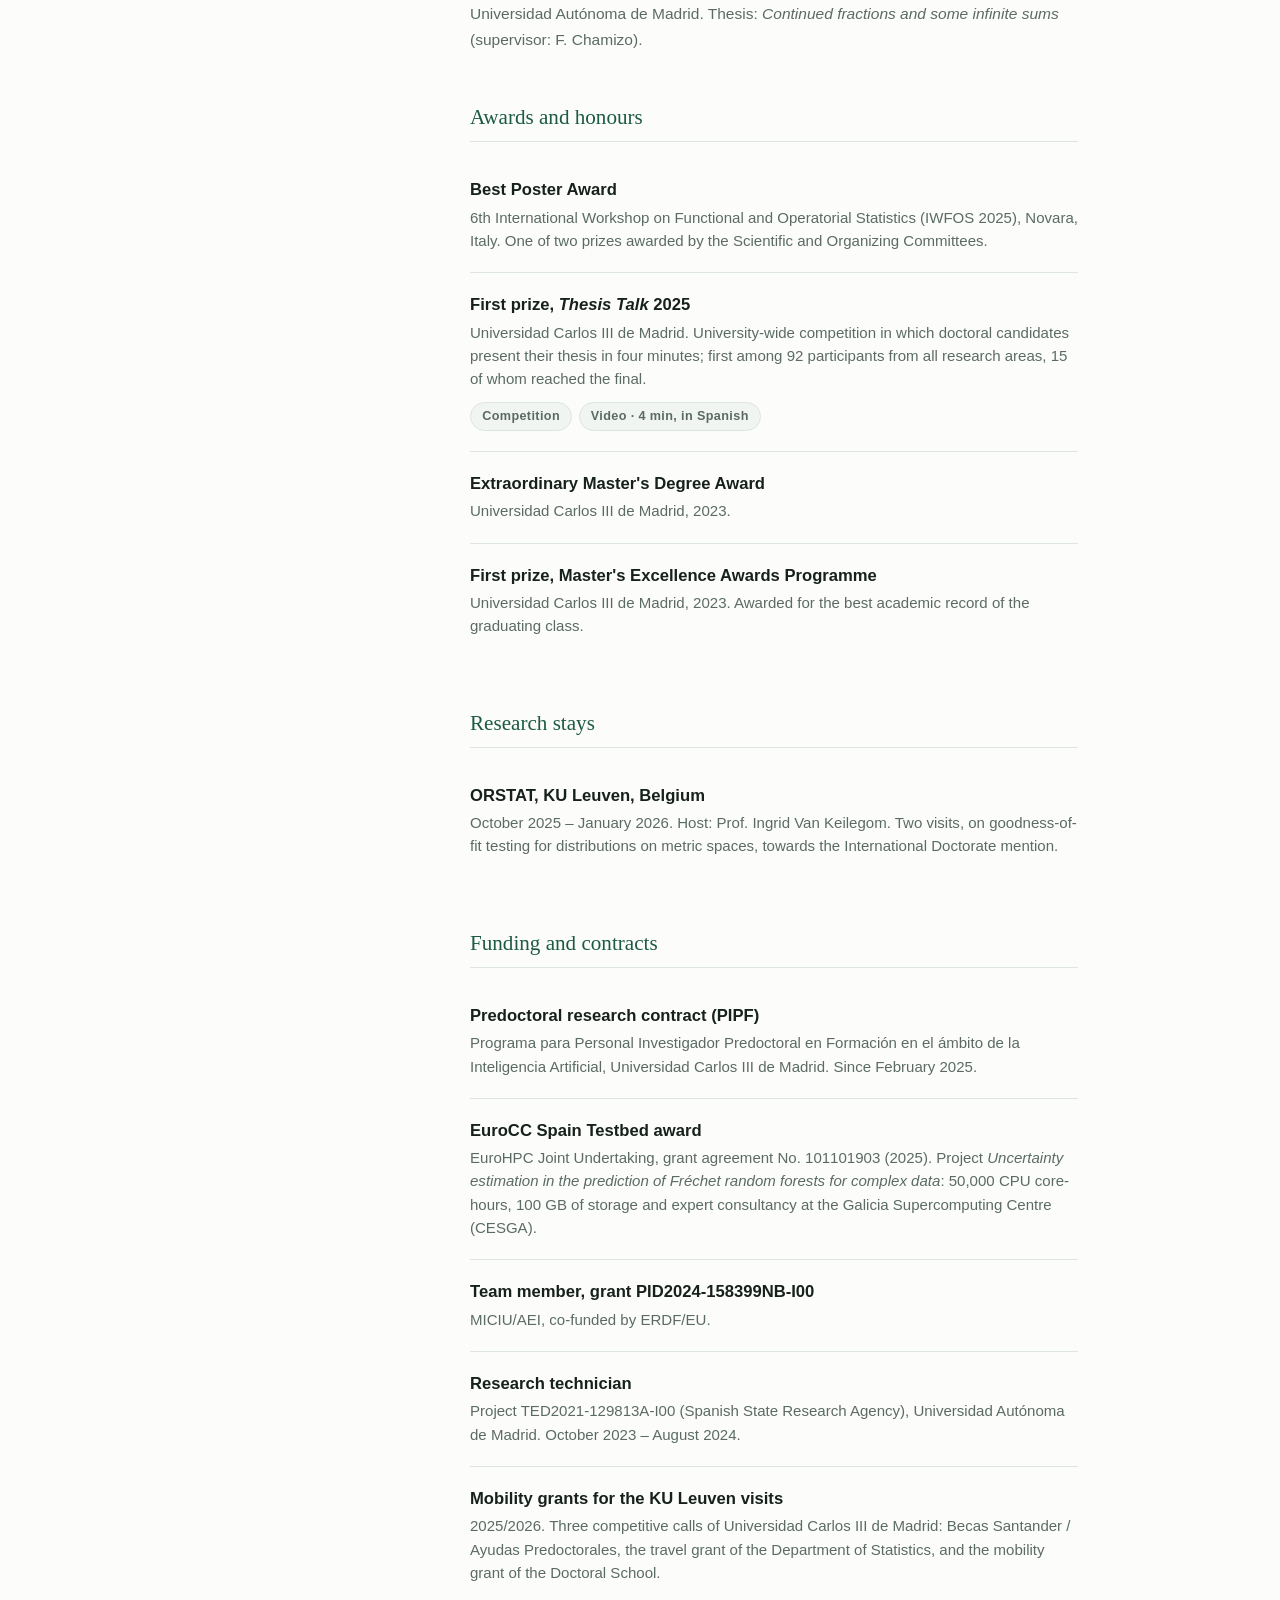
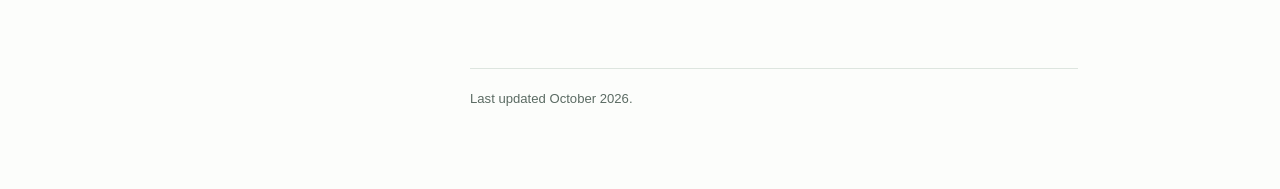
==== commit 11245935: "Add Software page, BibTeX buttons and video label" ====
--- a/index.html
+++ b/index.html
@@ -35,6 +35,7 @@
       <ul>
         <li><a href="index.html" aria-current="page">About</a></li>
         <li><a href="publications.html">Publications</a></li>
+        <li><a href="software.html">Software</a></li>
         <li><a href="talks.html">Talks</a></li>
         <li><a href="teaching.html">Teaching</a></li>
         <li><a href="visualisations.html">Visualisations</a></li>
@@ -129,7 +130,7 @@
             participants from all research areas, 15 of whom reached the final.</p>
           <div class="links">
             <a href="https://www.uc3m.es/doctorado/thesis-talk-2025">Competition</a>
-            <a href="https://youtu.be/S29_3frbJU8?t=4443">Video</a>
+            <a href="https://youtu.be/S29_3frbJU8?t=4443">Video &middot; 4 min, in Spanish</a>
           </div>
         </li>
         <li>
--- a/assets/style.css
+++ b/assets/style.css
@@ -360,6 +360,12 @@
   background: color-mix(in srgb, var(--award) 11%, transparent);
 }
 
+.badge-soon {
+  color: var(--ink-soft);
+  border: 1px solid var(--rule);
+  background: var(--surface);
+}
+
 .badge-invited {
   color: var(--green);
   border: 1px solid color-mix(in srgb, var(--green) 45%, transparent);
@@ -373,7 +379,10 @@
   margin-top: 0.7rem;
 }
 
-.links a {
+.links a,
+.links button {
+  font: inherit;
+  cursor: pointer;
   font-size: 0.79rem;
   font-weight: 600;
   letter-spacing: 0.03em;
@@ -386,7 +395,8 @@
   transition: color 120ms ease, border-color 120ms ease, background 120ms ease;
 }
 
-.links a:hover {
+.links a:hover,
+.links button:hover {
   color: var(--green);
   border-color: color-mix(in srgb, var(--green) 50%, transparent);
   background: var(--green-tint);
@@ -573,6 +583,56 @@
   padding-top: 0.85rem;
 }
 
+/* -------------------------------------------- BibTeX (Publications)
+   Shown only if the browser refuses to copy to the clipboard. */
+
+pre.bibtex {
+  margin: 0.7rem 0 0;
+  padding: 0.7rem 0.85rem;
+  background: var(--surface);
+  border: 1px solid var(--rule);
+  border-radius: 4px;
+  font-family: ui-monospace, SFMono-Regular, Menlo, Consolas, monospace;
+  font-size: 0.76rem;
+  line-height: 1.5;
+  overflow-x: auto;
+  white-space: pre;
+}
+
+/* ---------------------------------------------- software with a logo
+   Text on the left, logo on the right; stacked on narrow screens. The
+   logo has a white background of its own, so it sits on a white tile. */
+
+.entries > li.has-logo {
+  display: grid;
+  grid-template-columns: minmax(0, 1fr) 190px;
+  grid-template-areas: "text logo";
+  gap: 0 1.5rem;
+  align-items: start;
+}
+
+.sw-text { grid-area: text; }
+
+.sw-logo {
+  grid-area: logo;
+  display: block;
+  width: 100%;
+  height: auto;
+  background: #fff;
+  border: 1px solid var(--rule);
+  border-radius: 6px;
+  padding: 0.3rem 0.45rem;
+  margin-top: 0.2rem;
+}
+
+@media (max-width: 560px) {
+  .entries > li.has-logo {
+    grid-template-columns: minmax(0, 1fr);
+    grid-template-areas: "logo" "text";
+  }
+  .sw-logo { width: 220px; margin: 0 0 0.9rem; }
+}
+
 /* ---------------------------------------------------- mobile shift */
 
 @media (max-width: 860px) {
